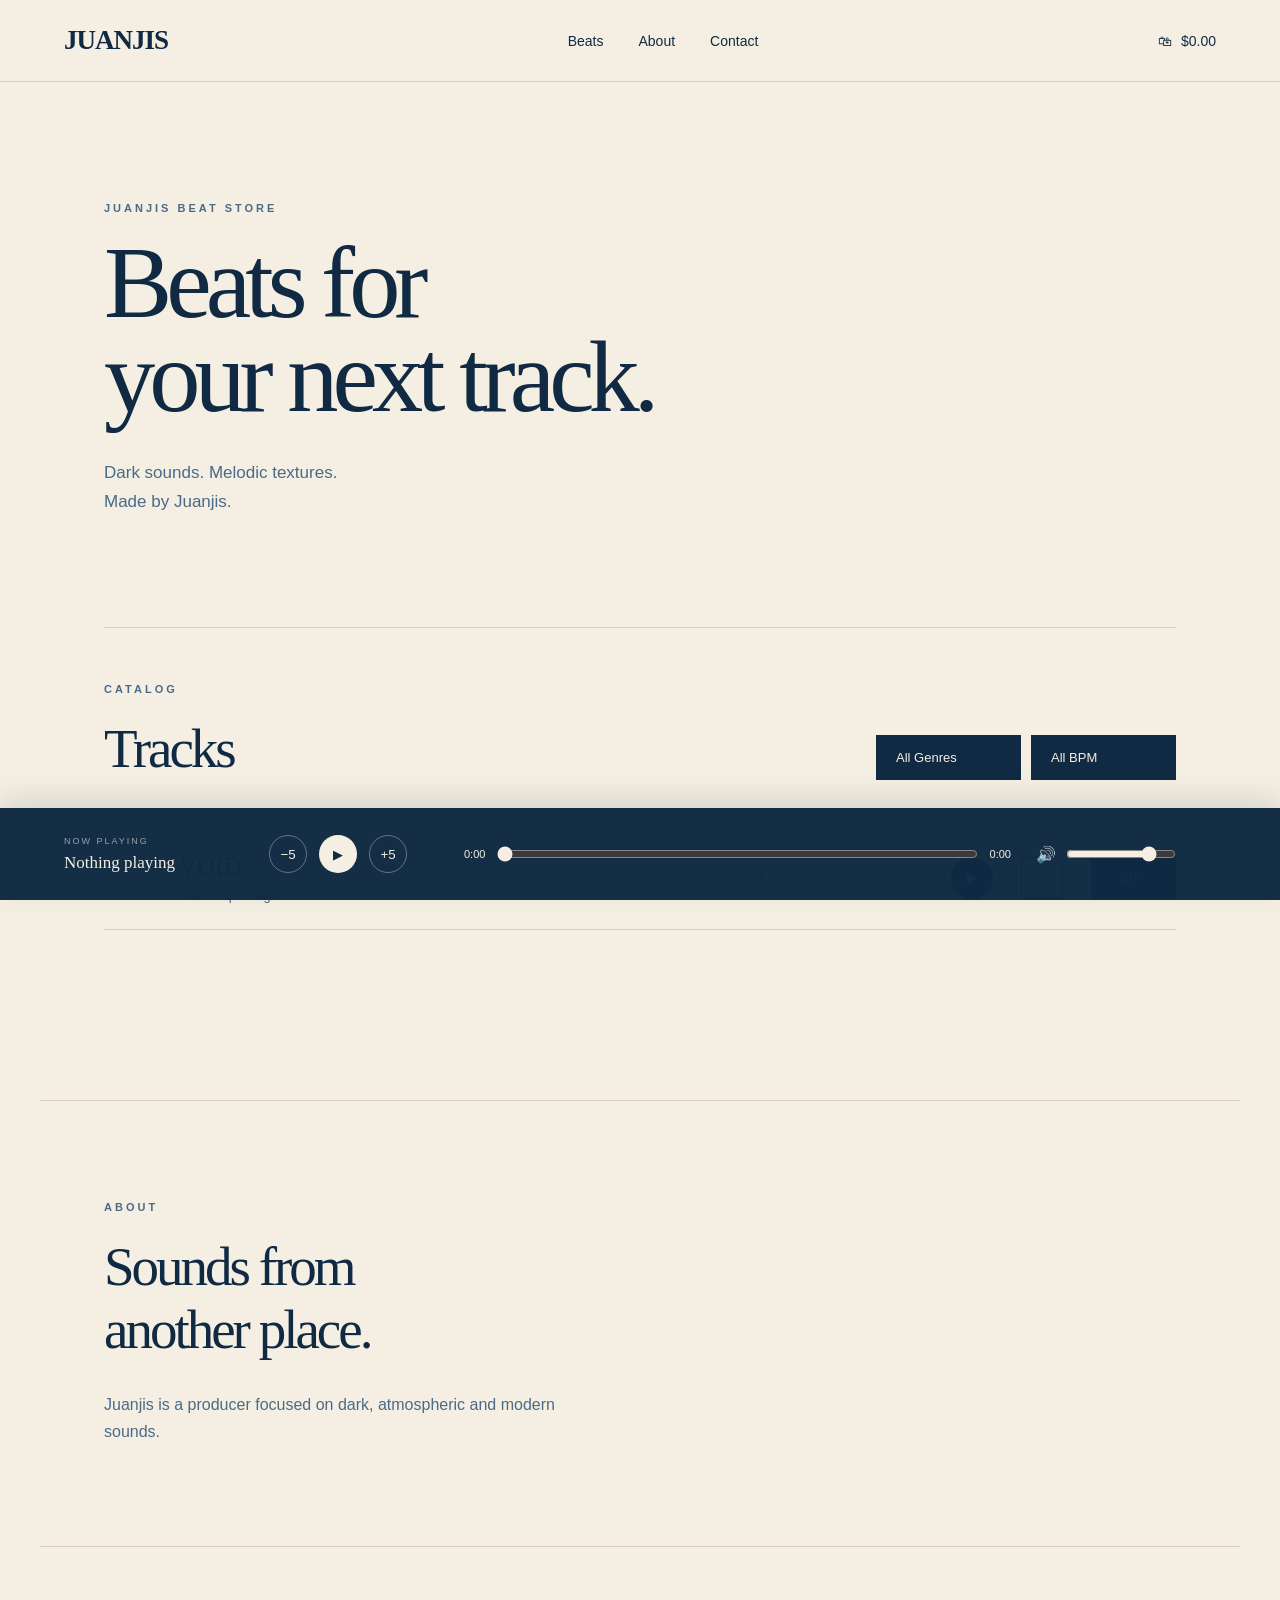
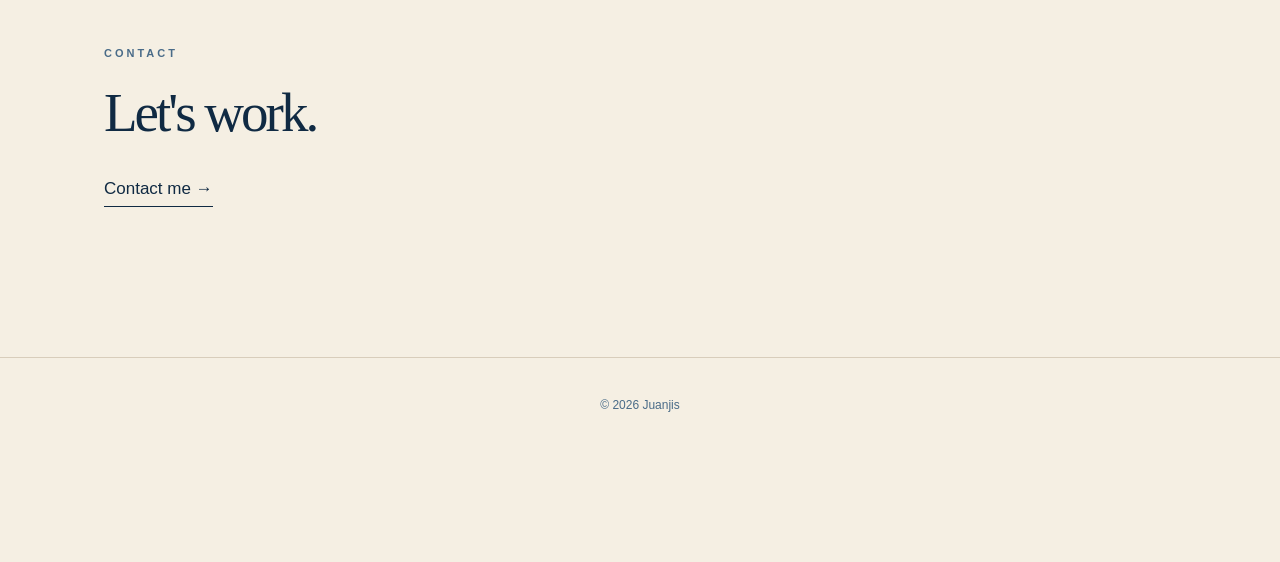
==== index.html @ 52cb9e02 "Update index.html" ====
<!DOCTYPE html>
<html lang="es">
<head>
  <meta charset="UTF-8">
  <meta name="viewport" content="width=device-width, initial-scale=1.0">

  <title>Juanjis — Beats</title>

  <link rel="stylesheet" href="style.css">
</head>

<body>

  <!-- NAVBAR -->
  <header class="navbar">

    <div class="logo">
      JUANJIS
    </div>

    <nav>
      <a href="#beats">Beats</a>
      <a href="#about">About</a>
      <a href="#contact">Contact</a>
    </nav>

    <div class="cart">
      🛍 <span>$0.00</span>
    </div>

  </header>


  <!-- HERO -->
  <section class="hero">

    <p class="eyebrow">JUANJIS BEAT STORE</p>

    <h1>Beats for<br>your next track.</h1>

    <p class="hero-text">
      Dark sounds. Melodic textures.<br>
      Made by Juanjis.
    </p>

  </section>


  <!-- BEATS -->
  <main id="beats">

    <div class="section-title">

      <div>
        <p class="eyebrow">CATALOG</p>
        <h2>Tracks</h2>
      </div>

      <div class="filters">

        <select>
          <option>All Genres</option>
          <option>Dark Trap</option>
          <option>Rage</option>
          <option>Trap</option>
        </select>

        <select>
          <option>All BPM</option>
          <option>120–130</option>
          <option>130–140</option>
          <option>140+</option>
        </select>

      </div>

    </div>


    <!-- BEAT -->
    <div class="beat-row">

      <div class="beat-number">
        01
      </div>

      <div class="beat-info">

        <h3>VOID</h3>

        <p>
          Dark Trap / Rage
        </p>

      </div>

      <div class="beat-bpm">
        128 BPM
      </div>

      <div class="beat-time">
        03:45
      </div>

      <button
        class="play-button"
        data-audio="beats/VOID%20(Without%20Producer%20Tag).mp3"
      >
        ▶
      </button>

      <a
        class="download-button"
        href="beats/VOID%20(Without%20Producer%20Tag).mp3"
        download
      >
        ↓
      </a>

      <button class="buy-button">
        BUY
      </button>

    </div>


  </main>


  <!-- ABOUT -->
  <section id="about" class="about">

    <p class="eyebrow">ABOUT</p>

    <h2>
      Sounds from<br>
      another place.
    </h2>

    <p>
      Juanjis is a producer focused on dark,
      atmospheric and modern sounds.
    </p>

  </section>


  <!-- CONTACT -->
  <section id="contact" class="contact">

    <p class="eyebrow">CONTACT</p>

    <h2>Let's work.</h2>

    <a href="mailto:juanjispanjis67@gmail.com">
      Contact me →
    </a>

  </section>


  <!-- PLAYER -->
  <div class="player">

    <div class="player-info">

      <span>NOW PLAYING</span>

      <strong id="player-title">
        Nothing playing
      </strong>

    </div>


    <div class="player-controls">

      <button id="backward">
        −5
      </button>

      <button id="main-play">
        ▶
      </button>

      <button id="forward">
        +5
      </button>

    </div>


    <div class="progress-container">

      <span id="current-time">
        0:00
      </span>

      <input
        type="range"
        id="progress"
        min="0"
        max="100"
        value="0"
      >

      <span id="duration">
        0:00
      </span>

    </div>


    <div class="volume-container">

      <span>🔊</span>

      <input
        type="range"
        id="volume"
        min="0"
        max="1"
        step="0.01"
        value="0.8"
      >

    </div>

  </div>


  <footer>

    <p>© 2026 Juanjis</p>

  </footer>

<!-- LICENCE MODAL -->
<div id="license-modal" class="license-modal">

  <div class="license-box">

    <button id="close-license" class="close-license">×</button>

    <p class="modal-label">JUANJIS BEAT STORE</p>

    <h2>Choose your license.</h2>

    <p class="modal-beat">
      VOID · Dark Trap / Rage · 128 BPM
    </p>

    <div class="license-options">

      <div class="license-card">
        <div>
          <h3>MP3 Lease</h3>
          <p>MP3 file · Commercial use</p>
        </div>

        <strong>$15</strong>

        <button class="select-license">
          Select
        </button>
      </div>


      <div class="license-card">
        <div>
          <h3>WAV Lease</h3>
          <p>WAV file · Commercial use</p>
        </div>

        <strong>$25</strong>

        <button class="select-license">
          Select
        </button>
      </div>


      <div class="license-card">
        <div>
          <h3>Unlimited</h3>
          <p>WAV + MP3 · Unlimited use</p>
        </div>

        <strong>$50</strong>

        <button class="select-license">
          Select
        </button>
      </div>


      <div class="license-card">
        <div>
          <h3>Exclusive</h3>
          <p>Exclusive rights · WAV + MP3</p>
        </div>

        <strong>$150</strong>

        <button class="select-license">
          Select
        </button>
      </div>

    </div>

  </div>

</div>
  <script src="script.js"></script>

</body>
</html>
---- style.css ----
* {
  box-sizing: border-box;
  margin: 0;
  padding: 0;
}

:root {
  --cream: #f5efe3;
  --cream-light: #fbf8f2;
  --blue: #102a43;
  --blue-soft: #496b88;
  --line: #d8cdbb;
  --white: #ffffff;
}

html {
  scroll-behavior: smooth;
}

body {
  background: var(--cream);
  color: var(--blue);
  font-family: Arial, Helvetica, sans-serif;
  padding-bottom: 110px;
}

/* NAVBAR */

.navbar {
  height: 82px;
  padding: 0 5%;
  border-bottom: 1px solid var(--line);

  display: flex;
  align-items: center;
  justify-content: space-between;

  background: rgba(245, 239, 227, 0.95);

  position: sticky;
  top: 0;
  z-index: 50;

  backdrop-filter: blur(10px);
}

.logo {
  font-family: Georgia, serif;
  font-size: 27px;
  font-weight: bold;
  letter-spacing: -1px;
}

.navbar nav {
  display: flex;
  gap: 35px;
}

.navbar nav a {
  color: var(--blue);
  text-decoration: none;
  font-size: 14px;
}

.navbar nav a:hover {
  opacity: 0.55;
}

.cart {
  font-size: 14px;
  display: flex;
  gap: 9px;
  align-items: center;
}

/* HERO */

.hero {
  max-width: 1200px;
  margin: auto;
  padding: 120px 5% 110px;
}

.eyebrow {
  font-size: 11px;
  letter-spacing: 3px;
  font-weight: bold;
  color: var(--blue-soft);
  margin-bottom: 22px;
}

.hero h1 {
  font-family: Georgia, serif;
  font-size: clamp(58px, 8vw, 110px);
  line-height: 0.92;
  font-weight: normal;
  letter-spacing: -6px;
}

.hero-text {
  margin-top: 35px;
  color: var(--blue-soft);
  font-size: 17px;
  line-height: 1.7;
}

/* BEATS */

main {
  max-width: 1200px;
  margin: auto;
  padding: 0 5%;
}

.section-title {
  border-top: 1px solid var(--line);
  padding-top: 55px;
  margin-bottom: 45px;

  display: flex;
  justify-content: space-between;
  align-items: end;
}

.section-title h2,
.about h2,
.contact h2 {
  font-family: Georgia, serif;
  font-size: 55px;
  font-weight: normal;
  letter-spacing: -3px;
}

.filters {
  display: flex;
  gap: 10px;
}

.filters select {
  appearance: none;
  background: var(--blue);
  color: var(--cream);
  border: none;
  padding: 15px 20px;
  min-width: 145px;
  font-size: 13px;
  cursor: pointer;
}

/* BEAT ROW */

.beat-row {
  min-height: 105px;

  border-top: 1px solid var(--line);

  display: grid;

  grid-template-columns:
    60px
    1fr
    120px
    90px
    55px
    55px
    85px;

  align-items: center;

  gap: 15px;
}

.beat-row:last-child {
  border-bottom: 1px solid var(--line);
}

.beat-number {
  color: var(--blue-soft);
  font-size: 13px;
}

.beat-info h3 {
  font-family: Georgia, serif;
  font-size: 25px;
  font-weight: normal;
}

.beat-info p {
  margin-top: 7px;
  color: var(--blue-soft);
  font-size: 13px;
}

.beat-bpm,
.beat-time {
  font-size: 13px;
  color: var(--blue-soft);
}

/* BUTTONS */

.play-button,
.download-button,
.buy-button {
  height: 42px;
  border: none;
  cursor: pointer;
  display: flex;
  align-items: center;
  justify-content: center;
  text-decoration: none;
}

.play-button {
  width: 42px;
  border-radius: 50%;
  background: var(--blue);
  color: var(--cream);
  font-size: 13px;
}

.play-button:hover {
  transform: scale(1.08);
}

.download-button {
  width: 42px;
  border: 1px solid var(--blue);
  color: var(--blue);
  font-size: 20px;
}

.download-button:hover {
  background: var(--blue);
  color: var(--cream);
}

.buy-button {
  background: var(--blue);
  color: var(--cream);
  padding: 0 18px;
  font-size: 11px;
  letter-spacing: 1px;
}

.buy-button:hover {
  background: #1d4668;
}

/* ABOUT */

.about {
  max-width: 1200px;
  margin: 170px auto 0;
  padding: 100px 5%;
  border-top: 1px solid var(--line);
}

.about > p:last-child {
  margin-top: 30px;
  max-width: 500px;
  color: var(--blue-soft);
  line-height: 1.7;
}

/* CONTACT */

.contact {
  max-width: 1200px;
  margin: auto;
  padding: 100px 5% 150px;
  border-top: 1px solid var(--line);
}

.contact a {
  display: inline-block;
  margin-top: 35px;
  color: var(--blue);
  font-size: 17px;
  text-decoration: none;
  border-bottom: 1px solid var(--blue);
  padding-bottom: 7px;
}

/* PLAYER */

.player {
  position: fixed;
  left: 0;
  right: 0;
  bottom: 0;

  min-height: 92px;

  background: rgba(16, 42, 67, 0.98);
  color: var(--cream);

  display: grid;

  grid-template-columns:
    180px
    170px
    1fr
    180px;

  align-items: center;

  gap: 25px;

  padding: 15px 5%;

  z-index: 100;

  box-shadow: 0 -10px 30px rgba(16, 42, 67, 0.12);
}

.player-info span {
  display: block;
  font-size: 9px;
  letter-spacing: 2px;
  opacity: 0.6;
  margin-bottom: 7px;
}

.player-info strong {
  font-family: Georgia, serif;
  font-size: 17px;
  font-weight: normal;
}

.player-controls {
  display: flex;
  align-items: center;
  gap: 12px;
}

.player-controls button {
  background: transparent;
  color: var(--cream);
  border: 1px solid rgba(245, 239, 227, 0.35);
  width: 38px;
  height: 38px;
  border-radius: 50%;
  cursor: pointer;
}

.player-controls #main-play {
  background: var(--cream);
  color: var(--blue);
  border: none;
}

.progress-container {
  display: flex;
  align-items: center;
  gap: 12px;
  font-size: 11px;
}

#progress {
  width: 100%;
  accent-color: var(--cream);
  cursor: pointer;
}

.volume-container {
  display: flex;
  align-items: center;
  gap: 10px;
}

#volume {
  width: 110px;
  accent-color: var(--cream);
  cursor: pointer;
}

/* FOOTER */

footer {
  text-align: center;
  padding: 40px;
  border-top: 1px solid var(--line);
  color: var(--blue-soft);
  font-size: 12px;
}

/* MOBILE */

@media (max-width: 850px) {

  .navbar nav {
    display: none;
  }

  .hero {
    padding-top: 80px;
  }

  .hero h1 {
    letter-spacing: -3px;
  }

  .section-title {
    display: block;
  }

  .filters {
    margin-top: 30px;
    flex-wrap: wrap;
  }

  .beat-row {
    grid-template-columns:
      40px
      1fr
      50px
      50px;

    padding: 25px 0;
  }

  .beat-bpm {
    display: none;
  }

  .beat-time {
    display: none;
  }

  .download-button {
    display: none;
  }

  .buy-button {
    grid-column: 2;
    width: 100px;
  }

  .player {
    grid-template-columns: 1fr auto;
    gap: 10px;
  }

  .progress-container {
    grid-column: 1 / -1;
    grid-row: 2;
  }

  .volume-container {
    display: none;
  }

  .player-controls {
    justify-content: flex-end;
  }
}
/* =========================
   LICENSE MODAL
========================= */

.license-modal {
  position: fixed;
  inset: 0;
  background: rgba(16, 42, 67, 0.45);

  display: flex;
  align-items: center;
  justify-content: center;

  padding: 30px;

  opacity: 0;
  visibility: hidden;

  transition: opacity 0.25s ease,
              visibility 0.25s ease;

  z-index: 9999;
}

.license-modal.active {
  opacity: 1;
  visibility: visible;
}


.license-box {
  position: relative;

  width: min(680px, 100%);

  max-height: 90vh;
  overflow-y: auto;

  background: #f5efe3;

  border: 1px solid #d8cdbb;

  padding: 45px;

  box-shadow: 0 25px 80px rgba(16, 42, 67, 0.2);
}


.close-license {
  position: absolute;

  top: 18px;
  right: 20px;

  background: transparent;

  border: none;

  color: #102a43;

  font-size: 30px;

  cursor: pointer;

  padding: 0;
}


.modal-label {
  color: #496b88;

  font-size: 11px;

  letter-spacing: 4px;

  margin-bottom: 15px;
}


.license-box h2 {
  font-family: Georgia, serif;

  font-size: 48px;

  font-weight: normal;

  color: #102a43;

  margin-bottom: 10px;
}


.modal-beat {
  color: #496b88;

  margin-bottom: 30px;
}


/* LICENSE CARDS */

.license-options {
  display: flex;

  flex-direction: column;

  gap: 12px;
}


.license-card {
  display: grid;

  grid-template-columns: 1fr auto auto;

  align-items: center;

  gap: 25px;

  padding: 20px;

  border: 1px solid #d8cdbb;

  background: rgba(255,255,255,0.25);

  transition: background 0.2s ease,
              transform 0.2s ease;
}


.license-card:hover {
  background: rgba(255,255,255,0.55);

  transform: translateY(-2px);
}


.license-card h3 {
  font-family: Georgia, serif;

  font-size: 21px;

  font-weight: normal;

  color: #102a43;

  margin-bottom: 5px;
}


.license-card p {
  font-size: 13px;

  color: #496b88;
}


.license-card strong {
  font-size: 18px;

  color: #102a43;
}


.select-license {
  background: #102a43;

  color: #f5efe3;

  border: none;

  padding: 11px 20px;

  cursor: pointer;

  font-size: 13px;

  transition: background 0.2s ease;
}


.select-license:hover {
  background: #1d4668;
}


/* MOBILE */

@media (max-width: 650px) {

  .license-box {
    padding: 30px 20px;
  }

  .license-box h2 {
    font-size: 36px;
  }

  .license-card {
    grid-template-columns: 1fr auto;

    gap: 12px;
  }

  .license-card strong {
    grid-column: 2;
    grid-row: 1;
  }

  .select-license {
    grid-column: 1 / -1;
    width: 100%;
  }

}
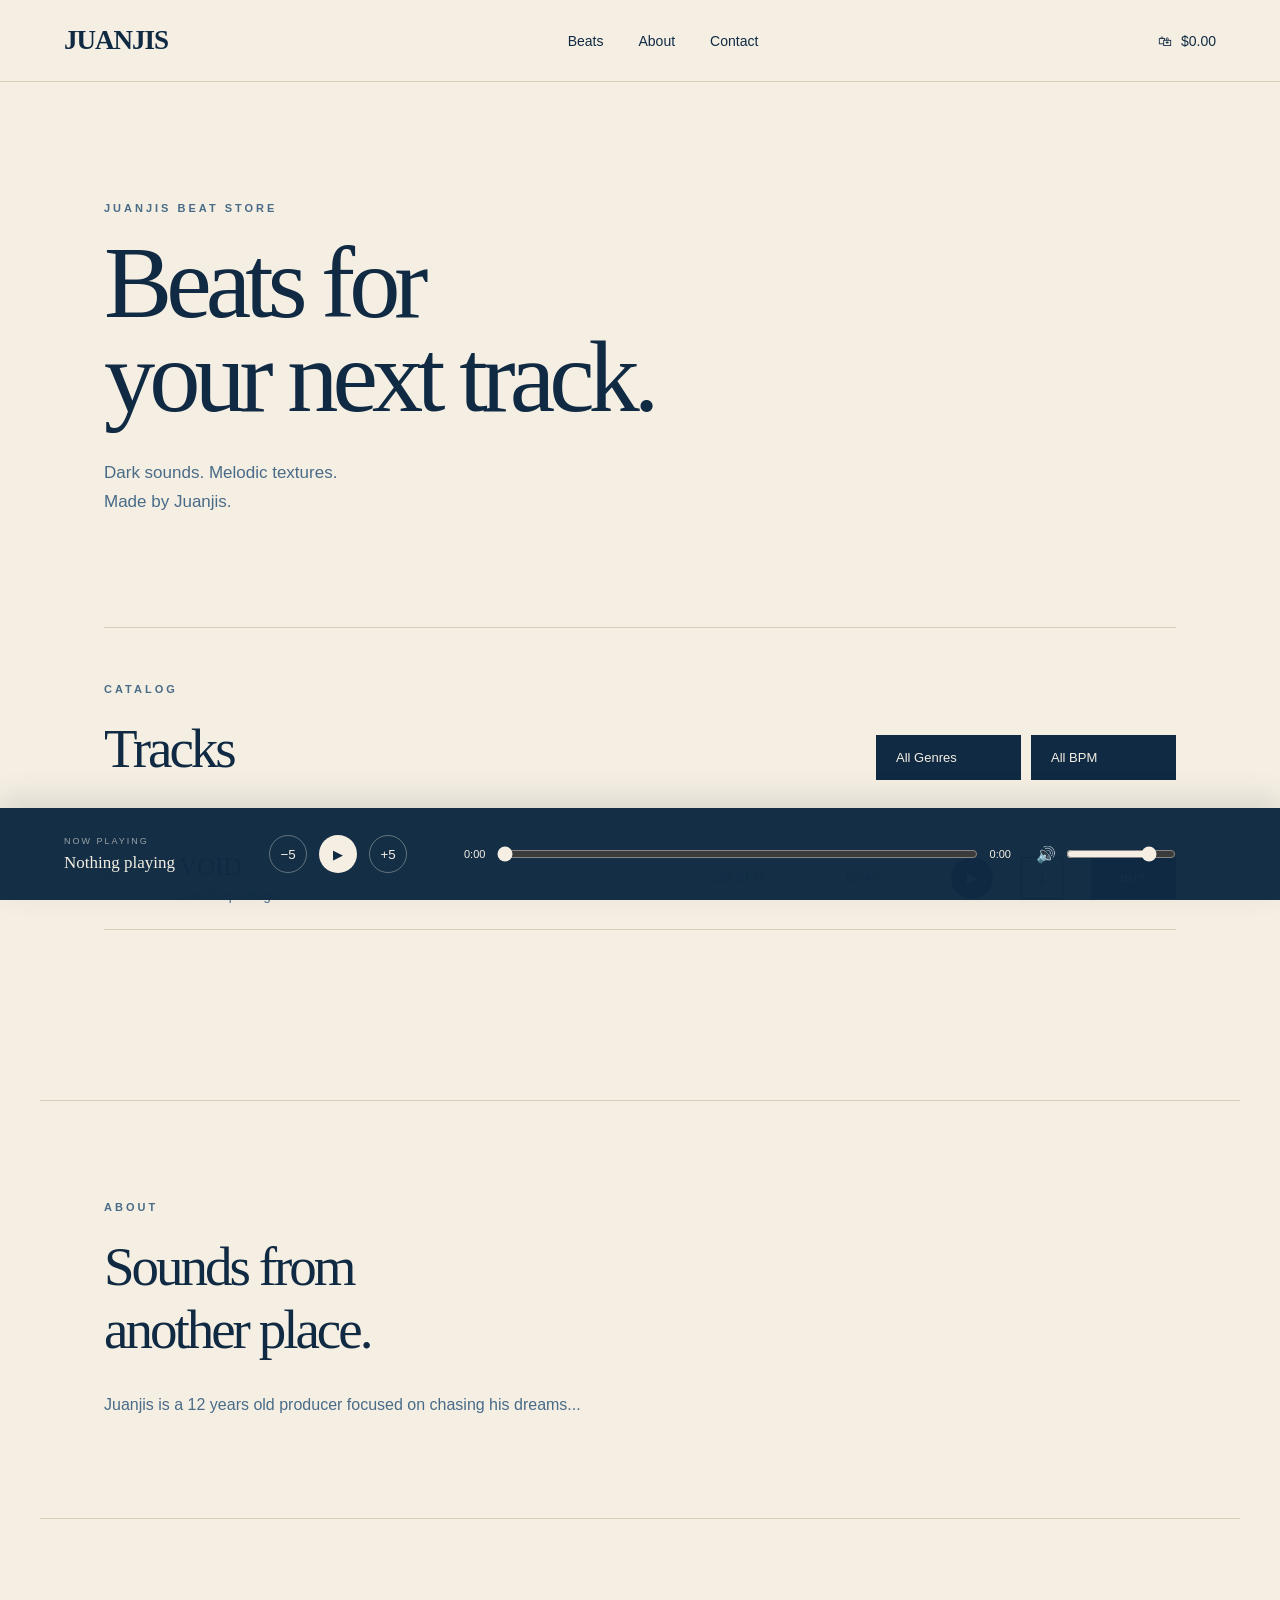
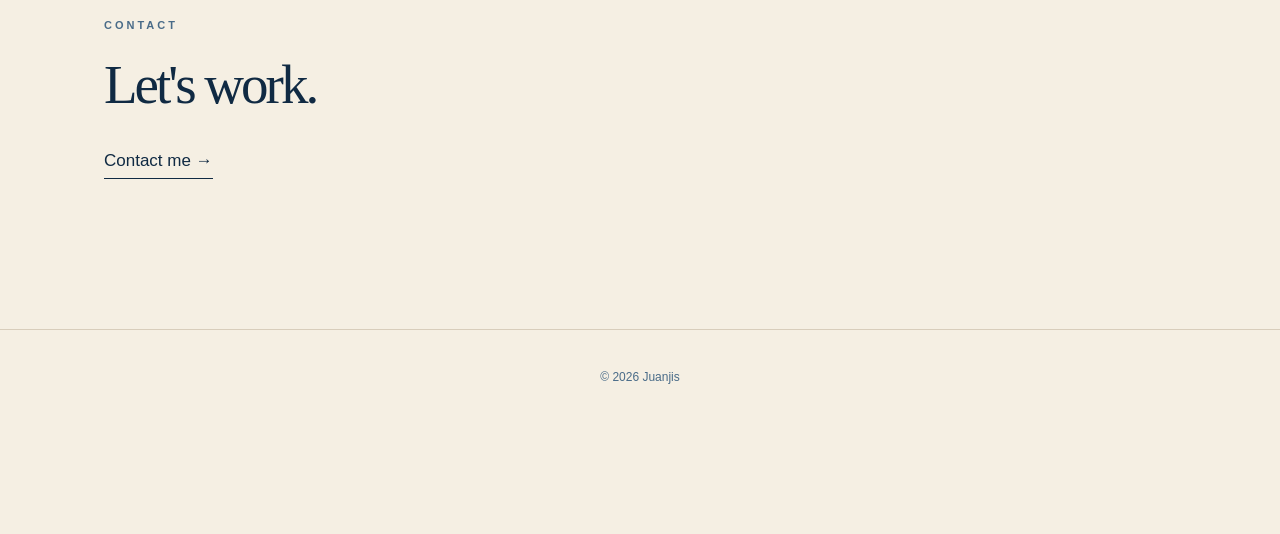
==== commit e0ec1046: "Update index.html" ====
--- a/index.html
+++ b/index.html
@@ -138,8 +138,8 @@
     </h2>
 
     <p>
-      Juanjis is a producer focused on dark,
-      atmospheric and modern sounds.
+      Juanjis is a 12 years old producer focused on chasing
+      his dreams...
     </p>
 
   </section>
@@ -153,8 +153,8 @@
     <h2>Let's work.</h2>
 
     <a href="mailto:juanjispanjis67@gmail.com">
-      Contact me →
-    </a>
+  Contact me →
+</a>
 
   </section>
 
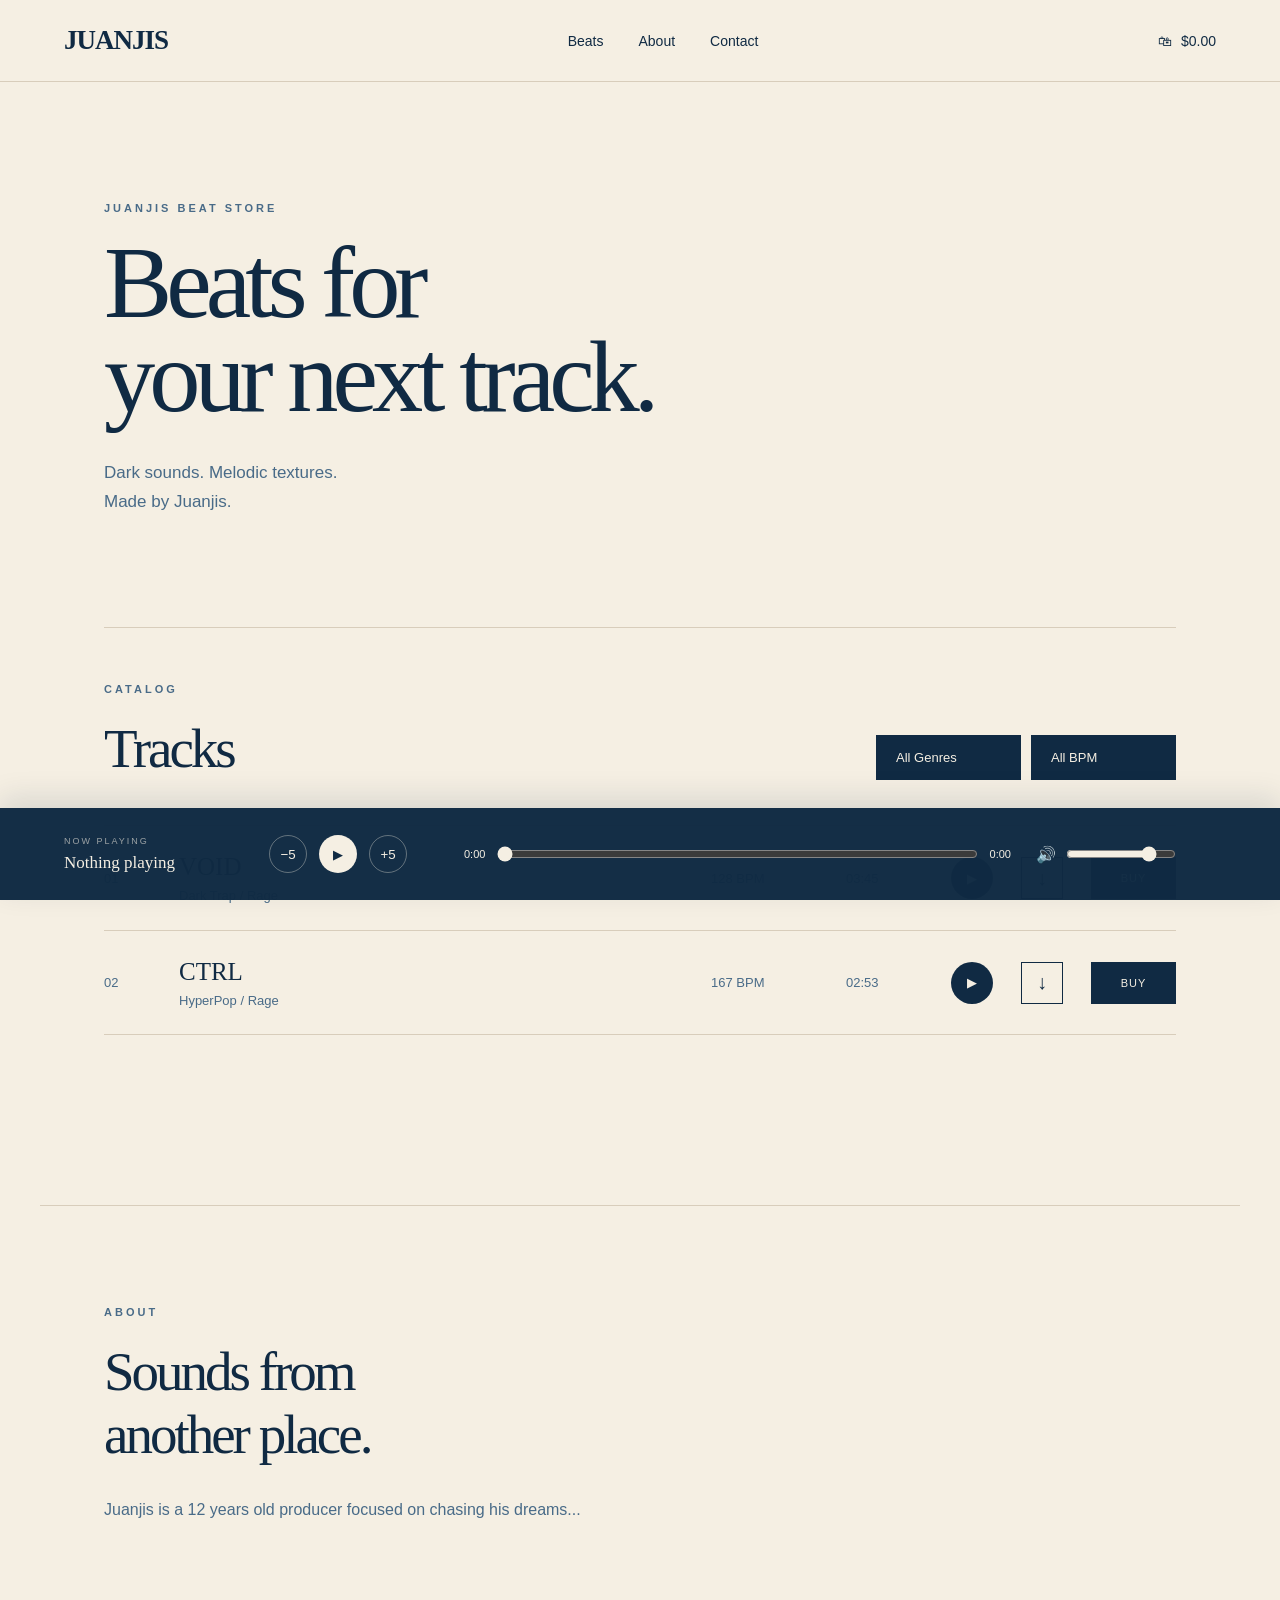
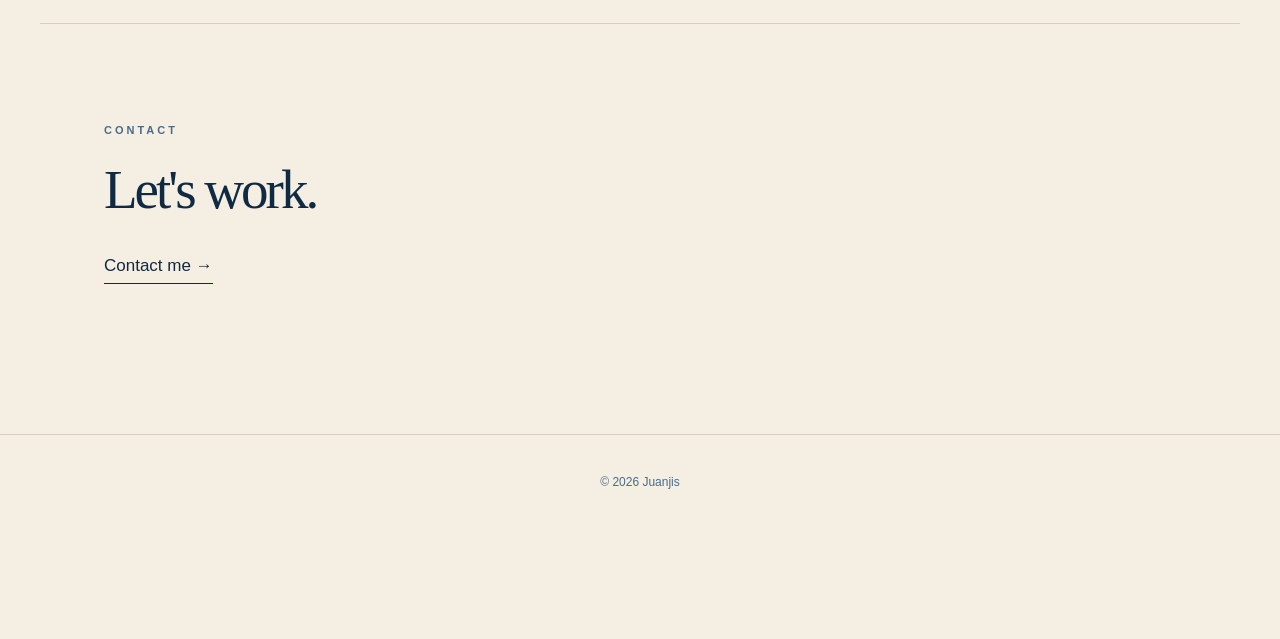
==== commit 98665642: "Update index.html" ====
--- a/index.html
+++ b/index.html
@@ -77,54 +77,111 @@
     </div>
 
 
-    <!-- BEAT -->
-    <div class="beat-row">
-
-      <div class="beat-number">
-        01
-      </div>
-
-      <div class="beat-info">
-
-        <h3>VOID</h3>
-
-        <p>
-          Dark Trap / Rage
-        </p>
-
-      </div>
-
-      <div class="beat-bpm">
-        128 BPM
-      </div>
-
-      <div class="beat-time">
-        03:45
-      </div>
-
-      <button
-        class="play-button"
-        data-audio="beats/VOID%20(Without%20Producer%20Tag).mp3"
-      >
-        ▶
-      </button>
-
-      <a
-        class="download-button"
-        href="beats/VOID%20(Without%20Producer%20Tag).mp3"
-        download
-      >
-        ↓
-      </a>
-
-      <button class="buy-button">
-        BUY
-      </button>
-
-    </div>
-
-
-  </main>
+   <!-- BEAT -->
+<div class="beat-row">
+
+  <div class="beat-number">
+    01
+  </div>
+
+  <div class="beat-info">
+
+    <h3>VOID</h3>
+
+    <p>
+      Dark Trap / Rage
+    </p>
+
+  </div>
+
+  <div class="beat-bpm">
+    128 BPM
+  </div>
+
+  <div class="beat-time">
+    03:45
+  </div>
+
+  <button
+    class="play-button"
+    data-audio="beats/VOID%20(Without%20Producer%20Tag).mp3"
+  >
+    ▶
+  </button>
+
+  <a
+    class="download-button"
+    href="beats/VOID%20(Without%20Producer%20Tag).mp3"
+    download
+  >
+    ↓
+  </a>
+
+  <button
+    class="buy-button"
+    data-beat="VOID"
+    data-genre="Dark Trap / Rage"
+    data-bpm="128"
+  >
+    BUY
+  </button>
+
+</div>
+
+
+<!-- CTRL -->
+<div class="beat-row">
+
+  <div class="beat-number">
+    02
+  </div>
+
+  <div class="beat-info">
+
+    <h3>CTRL</h3>
+
+    <p>
+      HyperPop / Rage
+    </p>
+
+  </div>
+
+  <div class="beat-bpm">
+    167 BPM
+  </div>
+
+  <div class="beat-time">
+    02:53
+  </div>
+
+  <button
+    class="play-button"
+    data-audio="beats/CTRL.mp3"
+  >
+    ▶
+  </button>
+
+  <a
+    class="download-button"
+    href="beats/CTRL.mp3"
+    download
+  >
+    ↓
+  </a>
+
+  <button
+    class="buy-button"
+    data-beat="CTRL"
+    data-genre="HyperPop / Rage"
+    data-bpm="167"
+  >
+    BUY
+  </button>
+
+</div>
+
+
+</main>
 
 
   <!-- ABOUT -->
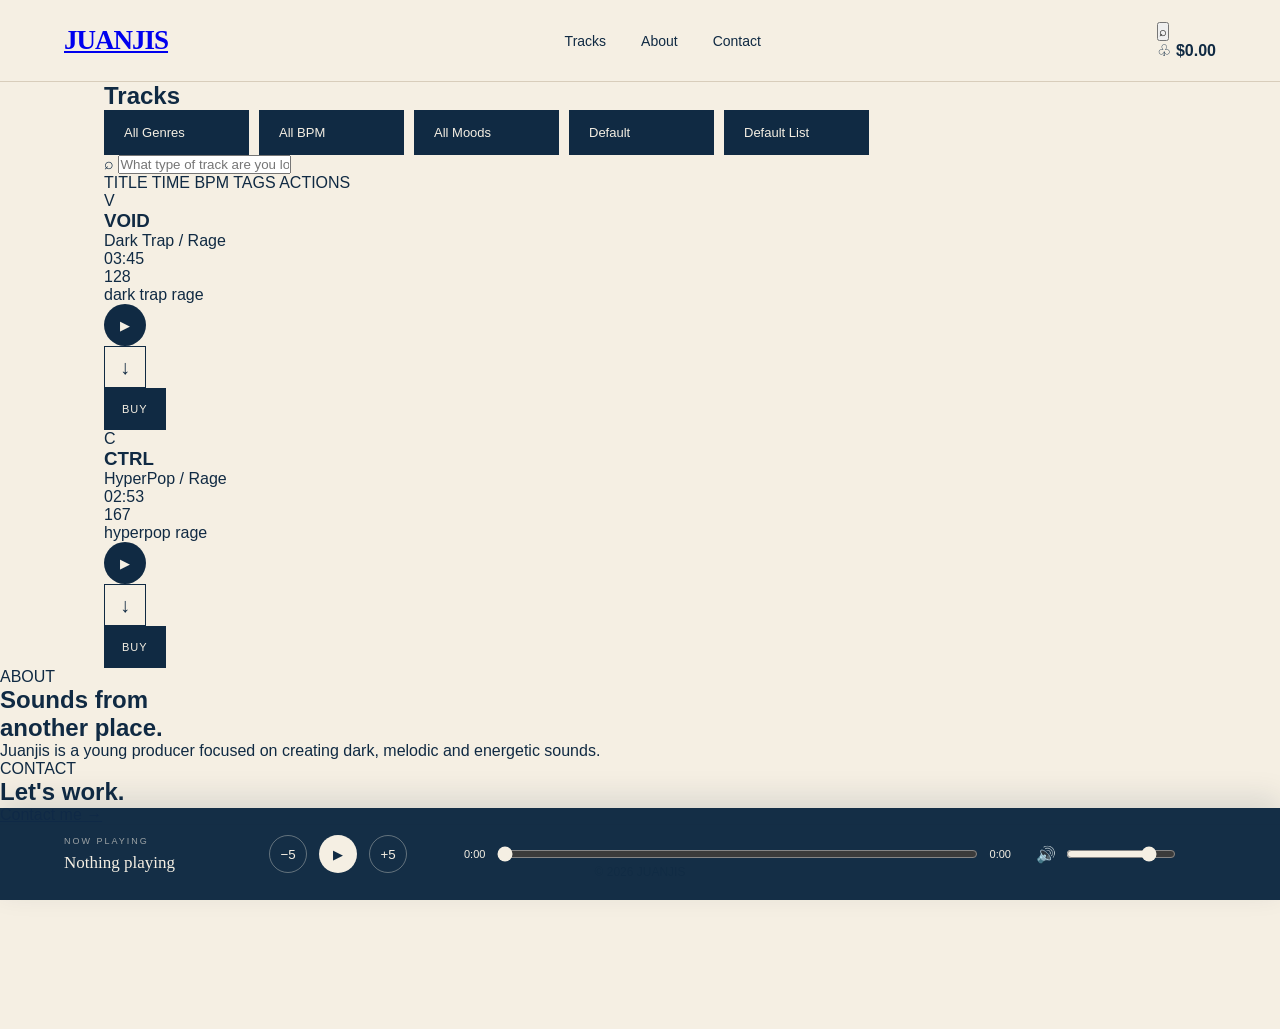
==== commit 170f98e6: "Update index.html" ====
--- a/index.html
+++ b/index.html
@@ -1,227 +1,543 @@
 <!DOCTYPE html>
 <html lang="es">
+
 <head>
+
   <meta charset="UTF-8">
-  <meta name="viewport" content="width=device-width, initial-scale=1.0">
-
-  <title>Juanjis — Beats</title>
-
-  <link rel="stylesheet" href="style.css">
+
+  <meta
+    name="viewport"
+    content="width=device-width, initial-scale=1.0"
+  >
+
+  <title>JUANJIS — Beat Store</title>
+
+  <link
+    rel="stylesheet"
+    href="style.css"
+  >
+
 </head>
 
+
 <body>
 
-  <!-- NAVBAR -->
+
+  <!-- =================================
+       NAVBAR
+  ================================== -->
+
   <header class="navbar">
 
-    <div class="logo">
+    <a
+      href="#"
+      class="logo"
+    >
       JUANJIS
+    </a>
+
+
+    <nav class="main-nav">
+
+      <a
+        href="#beats"
+        class="active"
+      >
+        Tracks
+      </a>
+
+      <a href="#about">
+        About
+      </a>
+
+      <a href="#contact">
+        Contact
+      </a>
+
+    </nav>
+
+
+    <div class="nav-right">
+
+      <button
+        class="search-icon"
+        type="button"
+        onclick="document.getElementById('beat-search').focus()"
+      >
+        ⌕
+      </button>
+
+
+      <div class="nav-cart">
+
+        <span class="bag-icon">
+          ♧
+        </span>
+
+        <strong>
+          $0.00
+        </strong>
+
+      </div>
+
     </div>
 
-    <nav>
-      <a href="#beats">Beats</a>
-      <a href="#about">About</a>
-      <a href="#contact">Contact</a>
-    </nav>
-
-    <div class="cart">
-      🛍 <span>$0.00</span>
+  </header>
+
+
+
+  <!-- =================================
+       TRACKS
+  ================================== -->
+
+  <main id="beats">
+
+
+    <section class="tracks-section">
+
+
+      <h1>
+        Tracks
+      </h1>
+
+
+
+      <!-- FILTERS -->
+
+      <div class="filters">
+
+
+        <select id="genre-filter">
+
+          <option>
+            All Genres
+          </option>
+
+          <option>
+            Dark Trap
+          </option>
+
+          <option>
+            Rage
+          </option>
+
+          <option>
+            HyperPop
+          </option>
+
+          <option>
+            Trap
+          </option>
+
+        </select>
+
+
+        <select id="bpm-filter">
+
+          <option>
+            All BPM
+          </option>
+
+          <option>
+            120–130
+          </option>
+
+          <option>
+            130–140
+          </option>
+
+          <option>
+            140+
+          </option>
+
+        </select>
+
+
+        <select>
+
+          <option>
+            All Moods
+          </option>
+
+          <option>
+            Dark
+          </option>
+
+          <option>
+            Melodic
+          </option>
+
+          <option>
+            Aggressive
+          </option>
+
+          <option>
+            Atmospheric
+          </option>
+
+        </select>
+
+
+        <select>
+
+          <option>
+            Default
+          </option>
+
+          <option>
+            Newest
+          </option>
+
+          <option>
+            Oldest
+          </option>
+
+        </select>
+
+
+        <select>
+
+          <option>
+            Default List
+          </option>
+
+          <option>
+            A — Z
+          </option>
+
+          <option>
+            Z — A
+          </option>
+
+        </select>
+
+
+      </div>
+
+
+
+      <!-- SEARCH -->
+
+      <div class="search-box">
+
+        <span class="search-symbol">
+          ⌕
+        </span>
+
+        <input
+          type="text"
+          id="beat-search"
+          placeholder="What type of track are you looking for?"
+        >
+
+      </div>
+
+
+
+      <!-- TABLE HEADER -->
+
+      <div class="track-header">
+
+        <span>
+          TITLE
+        </span>
+
+        <span>
+          TIME
+        </span>
+
+        <span>
+          BPM
+        </span>
+
+        <span>
+          TAGS
+        </span>
+
+        <span>
+          ACTIONS
+        </span>
+
+      </div>
+
+
+
+      <!-- =================================
+           VOID
+      ================================== -->
+
+      <div
+        class="track-row"
+        data-genre="Dark Trap / Rage"
+        data-bpm="128"
+        data-title="VOID"
+      >
+
+
+        <div class="track-title">
+
+
+          <div class="track-cover void-cover">
+            V
+          </div>
+
+
+          <div class="title-text">
+
+            <h3>
+              VOID
+            </h3>
+
+            <p>
+              Dark Trap / Rage
+            </p>
+
+          </div>
+
+        </div>
+
+
+
+        <div class="track-time">
+          03:45
+        </div>
+
+
+
+        <div class="track-bpm">
+          128
+        </div>
+
+
+
+        <div class="track-tags">
+
+          <span>
+            dark trap
+          </span>
+
+          <span>
+            rage
+          </span>
+
+        </div>
+
+
+
+        <div class="track-actions">
+
+
+          <button
+            class="play-button action-button"
+            data-audio="beats/VOID%20(Without%20Producer%20Tag).mp3"
+            type="button"
+          >
+            ▶
+          </button>
+
+
+          <a
+            class="download-button action-button"
+            href="beats/VOID%20(Without%20Producer%20Tag).mp3"
+            download
+          >
+            ↓
+          </a>
+
+
+          <button
+            type="button"
+            class="buy-button"
+            data-beat="VOID"
+            data-genre="Dark Trap / Rage"
+            data-bpm="128"
+          >
+            BUY
+          </button>
+
+        </div>
+
+      </div>
+
+
+
+      <!-- =================================
+           CTRL
+      ================================== -->
+
+      <div
+        class="track-row"
+        data-genre="HyperPop / Rage"
+        data-bpm="167"
+        data-title="CTRL"
+      >
+
+
+        <div class="track-title">
+
+
+          <div class="track-cover ctrl-cover">
+            C
+          </div>
+
+
+          <div class="title-text">
+
+            <h3>
+              CTRL
+            </h3>
+
+            <p>
+              HyperPop / Rage
+            </p>
+
+          </div>
+
+        </div>
+
+
+
+        <div class="track-time">
+          02:53
+        </div>
+
+
+
+        <div class="track-bpm">
+          167
+        </div>
+
+
+
+        <div class="track-tags">
+
+          <span>
+            hyperpop
+          </span>
+
+          <span>
+            rage
+          </span>
+
+        </div>
+
+
+
+        <div class="track-actions">
+
+
+          <button
+            class="play-button action-button"
+            data-audio="beats/CTRL.mp3"
+            type="button"
+          >
+            ▶
+          </button>
+
+
+          <a
+            class="download-button action-button"
+            href="beats/CTRL.mp3"
+            download
+          >
+            ↓
+          </a>
+
+
+          <button
+            type="button"
+            class="buy-button"
+            data-beat="CTRL"
+            data-genre="HyperPop / Rage"
+            data-bpm="167"
+          >
+            BUY
+          </button>
+
+        </div>
+
+      </div>
+
+
+    </section>
+
+
+  </main>
+
+
+
+  <!-- =================================
+       ABOUT
+  ================================== -->
+
+  <section
+    id="about"
+    class="about-section"
+  >
+
+    <div class="section-label">
+      ABOUT
     </div>
 
-  </header>
-
-
-  <!-- HERO -->
-  <section class="hero">
-
-    <p class="eyebrow">JUANJIS BEAT STORE</p>
-
-    <h1>Beats for<br>your next track.</h1>
-
-    <p class="hero-text">
-      Dark sounds. Melodic textures.<br>
-      Made by Juanjis.
-    </p>
-
-  </section>
-
-
-  <!-- BEATS -->
-  <main id="beats">
-
-    <div class="section-title">
-
-      <div>
-        <p class="eyebrow">CATALOG</p>
-        <h2>Tracks</h2>
-      </div>
-
-      <div class="filters">
-
-        <select>
-          <option>All Genres</option>
-          <option>Dark Trap</option>
-          <option>Rage</option>
-          <option>Trap</option>
-        </select>
-
-        <select>
-          <option>All BPM</option>
-          <option>120–130</option>
-          <option>130–140</option>
-          <option>140+</option>
-        </select>
-
-      </div>
-
-    </div>
-
-
-   <!-- BEAT -->
-<div class="beat-row">
-
-  <div class="beat-number">
-    01
-  </div>
-
-  <div class="beat-info">
-
-    <h3>VOID</h3>
-
-    <p>
-      Dark Trap / Rage
-    </p>
-
-  </div>
-
-  <div class="beat-bpm">
-    128 BPM
-  </div>
-
-  <div class="beat-time">
-    03:45
-  </div>
-
-  <button
-    class="play-button"
-    data-audio="beats/VOID%20(Without%20Producer%20Tag).mp3"
-  >
-    ▶
-  </button>
-
-  <a
-    class="download-button"
-    href="beats/VOID%20(Without%20Producer%20Tag).mp3"
-    download
-  >
-    ↓
-  </a>
-
-  <button
-    class="buy-button"
-    data-beat="VOID"
-    data-genre="Dark Trap / Rage"
-    data-bpm="128"
-  >
-    BUY
-  </button>
-
-</div>
-
-
-<!-- CTRL -->
-<div class="beat-row">
-
-  <div class="beat-number">
-    02
-  </div>
-
-  <div class="beat-info">
-
-    <h3>CTRL</h3>
-
-    <p>
-      HyperPop / Rage
-    </p>
-
-  </div>
-
-  <div class="beat-bpm">
-    167 BPM
-  </div>
-
-  <div class="beat-time">
-    02:53
-  </div>
-
-  <button
-    class="play-button"
-    data-audio="beats/CTRL.mp3"
-  >
-    ▶
-  </button>
-
-  <a
-    class="download-button"
-    href="beats/CTRL.mp3"
-    download
-  >
-    ↓
-  </a>
-
-  <button
-    class="buy-button"
-    data-beat="CTRL"
-    data-genre="HyperPop / Rage"
-    data-bpm="167"
-  >
-    BUY
-  </button>
-
-</div>
-
-
-</main>
-
-
-  <!-- ABOUT -->
-  <section id="about" class="about">
-
-    <p class="eyebrow">ABOUT</p>
 
     <h2>
       Sounds from<br>
       another place.
     </h2>
 
+
     <p>
-      Juanjis is a 12 years old producer focused on chasing
-      his dreams...
+      Juanjis is a young producer focused on
+      creating dark, melodic and energetic sounds.
     </p>
 
   </section>
 
 
-  <!-- CONTACT -->
-  <section id="contact" class="contact">
-
-    <p class="eyebrow">CONTACT</p>
-
-    <h2>Let's work.</h2>
-
-    <a href="mailto:juanjispanjis67@gmail.com">
-  Contact me →
-</a>
+
+  <!-- =================================
+       CONTACT
+  ================================== -->
+
+  <section
+    id="contact"
+    class="contact-section"
+  >
+
+    <div class="section-label">
+      CONTACT
+    </div>
+
+
+    <h2>
+      Let's work.
+    </h2>
+
+
+    <a
+      href="https://mail.google.com/mail/?view=cm&fs=1&to=juanjispanjis67@gmail.com"
+      target="_blank"
+      rel="noopener"
+    >
+      Contact me →
+    </a>
 
   </section>
 
 
-  <!-- PLAYER -->
+
+  <!-- =================================
+       PLAYER
+  ================================== -->
+
   <div class="player">
 
+
     <div class="player-info">
 
-      <span>NOW PLAYING</span>
+      <span>
+        NOW PLAYING
+      </span>
 
       <strong id="player-title">
         Nothing playing
@@ -230,28 +546,36 @@
     </div>
 
 
+
     <div class="player-controls">
+
 
       <button id="backward">
         −5
       </button>
 
+
       <button id="main-play">
         ▶
       </button>
 
+
       <button id="forward">
         +5
       </button>
 
+
     </div>
 
 
+
     <div class="progress-container">
+
 
       <span id="current-time">
         0:00
       </span>
+
 
       <input
         type="range"
@@ -261,6 +585,7 @@
         value="0"
       >
 
+
       <span id="duration">
         0:00
       </span>
@@ -268,9 +593,13 @@
     </div>
 
 
+
     <div class="volume-container">
 
-      <span>🔊</span>
+      <span>
+        🔊
+      </span>
+
 
       <input
         type="range"
@@ -283,93 +612,210 @@
 
     </div>
 
+
   </div>
 
 
+
+  <!-- =================================
+       LICENSE MODAL
+  ================================== -->
+
+  <div
+    id="license-modal"
+    class="license-modal"
+  >
+
+
+    <div class="license-box">
+
+
+      <button
+        type="button"
+        id="close-license"
+        class="close-license"
+      >
+        ×
+      </button>
+
+
+      <p class="modal-label">
+        JUANJIS BEAT STORE
+      </p>
+
+
+      <h2>
+        Choose your license.
+      </h2>
+
+
+      <p
+        class="modal-beat"
+        id="modal-beat"
+      >
+        VOID · Dark Trap / Rage · 128 BPM
+      </p>
+
+
+
+      <div class="license-options">
+
+
+        <!-- MP3 -->
+
+        <div class="license-card">
+
+          <div>
+
+            <h3>
+              MP3 Lease
+            </h3>
+
+            <p>
+              MP3 file · Commercial use
+            </p>
+
+          </div>
+
+
+          <strong>
+            $15
+          </strong>
+
+
+          <button
+            type="button"
+            class="select-license"
+          >
+            Select
+          </button>
+
+        </div>
+
+
+
+        <!-- WAV -->
+
+        <div class="license-card">
+
+          <div>
+
+            <h3>
+              WAV Lease
+            </h3>
+
+            <p>
+              WAV file · Commercial use
+            </p>
+
+          </div>
+
+
+          <strong>
+            $25
+          </strong>
+
+
+          <button
+            type="button"
+            class="select-license"
+          >
+            Select
+          </button>
+
+        </div>
+
+
+
+        <!-- UNLIMITED -->
+
+        <div class="license-card">
+
+          <div>
+
+            <h3>
+              Unlimited
+            </h3>
+
+            <p>
+              WAV + MP3 · Unlimited use
+            </p>
+
+          </div>
+
+
+          <strong>
+            $50
+          </strong>
+
+
+          <button
+            type="button"
+            class="select-license"
+          >
+            Select
+          </button>
+
+        </div>
+
+
+
+        <!-- EXCLUSIVE -->
+
+        <div class="license-card">
+
+          <div>
+
+            <h3>
+              Exclusive
+            </h3>
+
+            <p>
+              Exclusive rights · WAV + MP3
+            </p>
+
+          </div>
+
+
+          <strong>
+            $150
+          </strong>
+
+
+          <button
+            type="button"
+            class="select-license"
+          >
+            Select
+          </button>
+
+        </div>
+
+
+      </div>
+
+    </div>
+
+  </div>
+
+
+
+  <!-- =================================
+       FOOTER
+  ================================== -->
+
   <footer>
 
-    <p>© 2026 Juanjis</p>
+    <p>
+      © 2026 JUANJIS
+    </p>
 
   </footer>
 
-<!-- LICENCE MODAL -->
-<div id="license-modal" class="license-modal">
-
-  <div class="license-box">
-
-    <button id="close-license" class="close-license">×</button>
-
-    <p class="modal-label">JUANJIS BEAT STORE</p>
-
-    <h2>Choose your license.</h2>
-
-    <p class="modal-beat">
-      VOID · Dark Trap / Rage · 128 BPM
-    </p>
-
-    <div class="license-options">
-
-      <div class="license-card">
-        <div>
-          <h3>MP3 Lease</h3>
-          <p>MP3 file · Commercial use</p>
-        </div>
-
-        <strong>$15</strong>
-
-        <button class="select-license">
-          Select
-        </button>
-      </div>
-
-
-      <div class="license-card">
-        <div>
-          <h3>WAV Lease</h3>
-          <p>WAV file · Commercial use</p>
-        </div>
-
-        <strong>$25</strong>
-
-        <button class="select-license">
-          Select
-        </button>
-      </div>
-
-
-      <div class="license-card">
-        <div>
-          <h3>Unlimited</h3>
-          <p>WAV + MP3 · Unlimited use</p>
-        </div>
-
-        <strong>$50</strong>
-
-        <button class="select-license">
-          Select
-        </button>
-      </div>
-
-
-      <div class="license-card">
-        <div>
-          <h3>Exclusive</h3>
-          <p>Exclusive rights · WAV + MP3</p>
-        </div>
-
-        <strong>$150</strong>
-
-        <button class="select-license">
-          Select
-        </button>
-      </div>
-
-    </div>
-
-  </div>
-
-</div>
+
+
   <script src="script.js"></script>
 
 </body>
+
 </html>
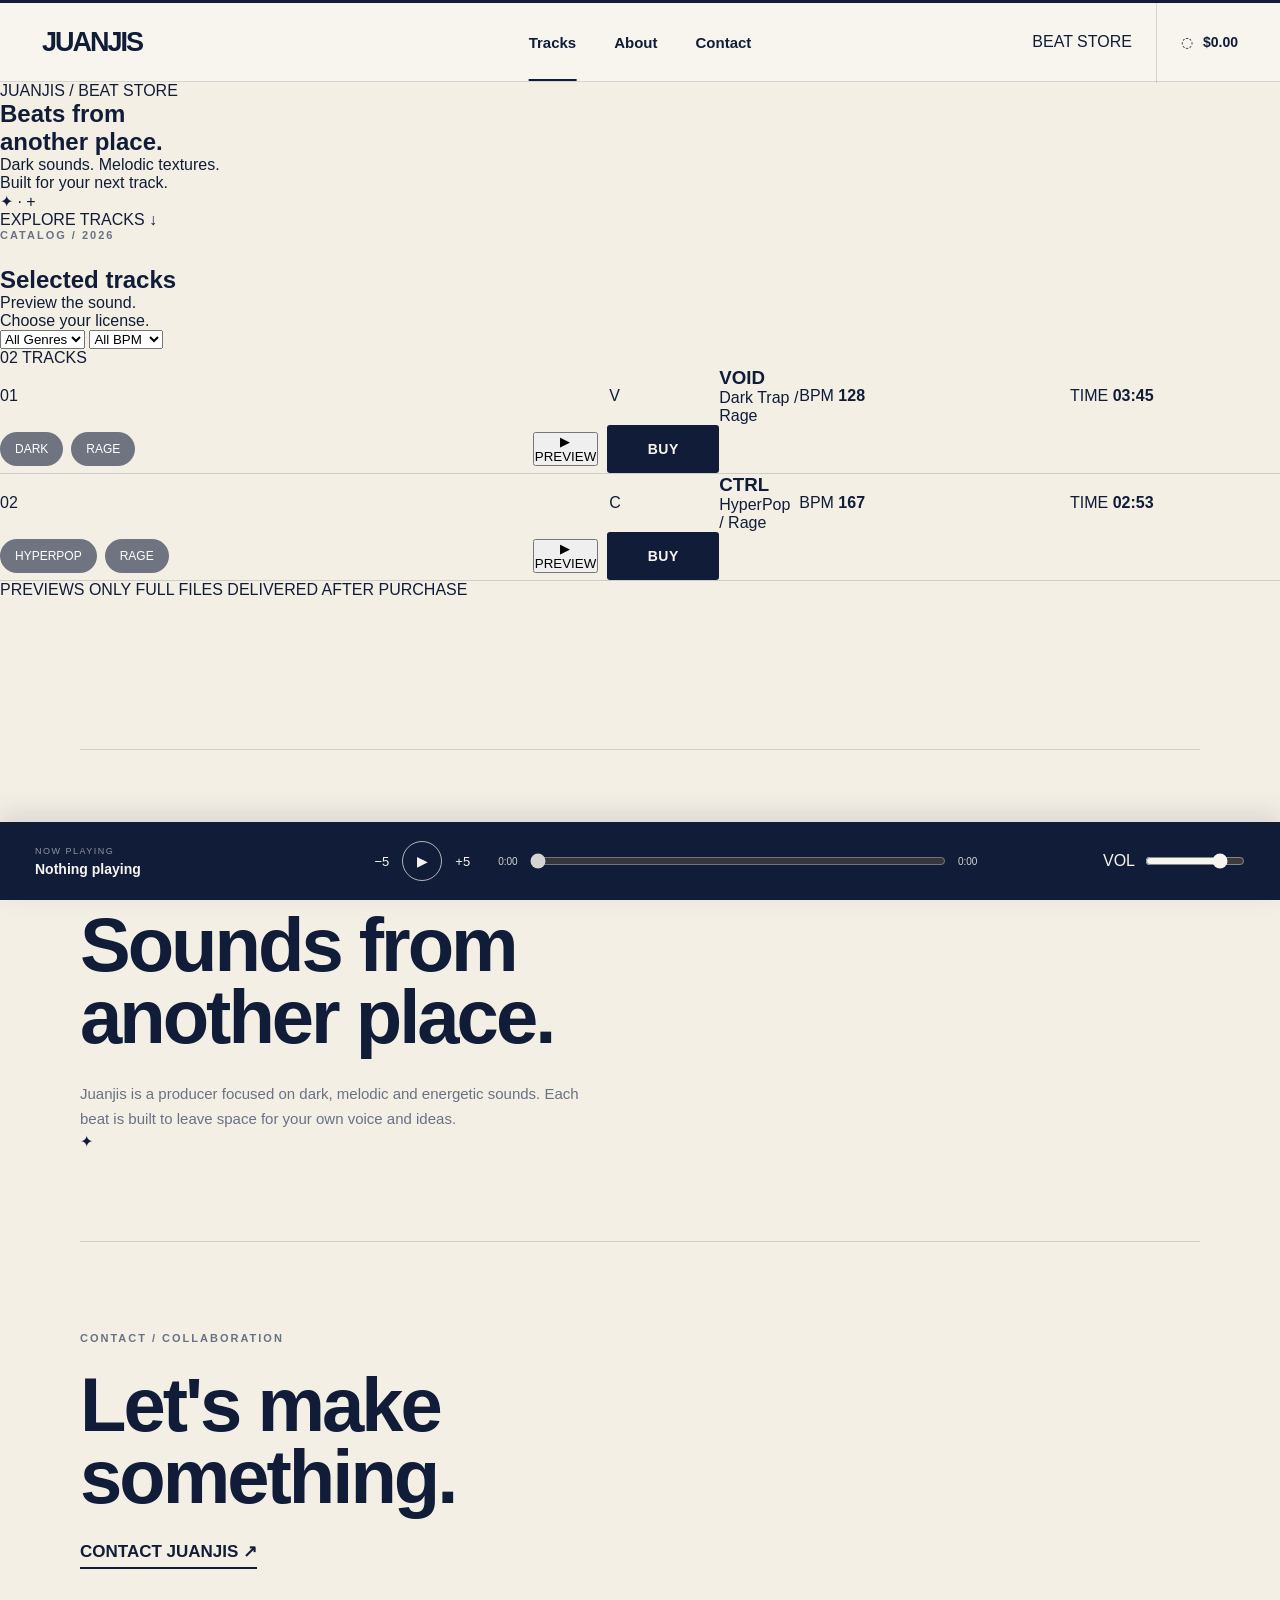
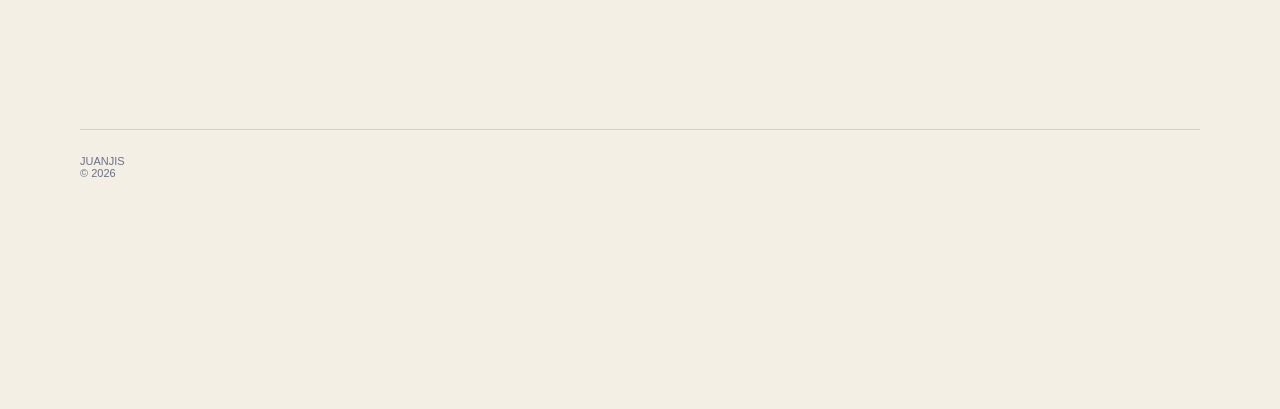
==== commit 96991bdb: "Update index.html" ====
--- a/index.html
+++ b/index.html
@@ -23,9 +23,20 @@
 <body>
 
 
-  <!-- =================================
+  <!-- ==============================
+       DECORATIVE ORBIT
+  =============================== -->
+
+  <div class="orbital-decoration">
+    <div class="orbit orbit-one"></div>
+    <div class="orbit orbit-two"></div>
+    <div class="orbit-dot"></div>
+  </div>
+
+
+  <!-- ==============================
        NAVBAR
-  ================================== -->
+  =============================== -->
 
   <header class="navbar">
 
@@ -59,25 +70,13 @@
 
     <div class="nav-right">
 
-      <button
-        class="search-icon"
-        type="button"
-        onclick="document.getElementById('beat-search').focus()"
-      >
-        ⌕
-      </button>
-
+      <span class="nav-status">
+        BEAT STORE
+      </span>
 
       <div class="nav-cart">
-
-        <span class="bag-icon">
-          ♧
-        </span>
-
-        <strong>
-          $0.00
-        </strong>
-
+        <span>◌</span>
+        <strong>$0.00</strong>
       </div>
 
     </div>
@@ -86,25 +85,102 @@
 
 
 
-  <!-- =================================
+  <!-- ==============================
+       HERO
+  =============================== -->
+
+  <section class="hero">
+
+    <div class="hero-small">
+      JUANJIS / BEAT STORE
+    </div>
+
+
+    <div class="hero-main">
+
+      <div>
+
+        <h1>
+          Beats from<br>
+          another place.
+        </h1>
+
+        <p>
+          Dark sounds. Melodic textures.<br>
+          Built for your next track.
+        </p>
+
+      </div>
+
+
+      <div class="hero-orbit">
+
+        <div class="hero-circle"></div>
+
+        <div class="hero-ring ring-one"></div>
+
+        <div class="hero-ring ring-two"></div>
+
+        <span class="hero-star star-one">✦</span>
+        <span class="hero-star star-two">·</span>
+        <span class="hero-star star-three">+</span>
+
+      </div>
+
+    </div>
+
+
+    <a
+      href="#beats"
+      class="scroll-link"
+    >
+      EXPLORE TRACKS
+      <span>↓</span>
+    </a>
+
+  </section>
+
+
+
+  <!-- ==============================
        TRACKS
-  ================================== -->
+  =============================== -->
 
   <main id="beats">
 
 
-    <section class="tracks-section">
-
-
-      <h1>
-        Tracks
-      </h1>
-
-
-
-      <!-- FILTERS -->
-
-      <div class="filters">
+    <section class="catalog">
+
+
+      <!-- CATALOG HEADER -->
+
+      <div class="catalog-top">
+
+        <div>
+
+          <p class="section-label">
+            CATALOG / 2026
+          </p>
+
+          <h2>
+            Selected tracks
+          </h2>
+
+        </div>
+
+
+        <p class="catalog-description">
+          Preview the sound.<br>
+          Choose your license.
+        </p>
+
+      </div>
+
+
+
+      <!-- FILTER BAR -->
+
+      <div class="filter-bar">
 
 
         <select id="genre-filter">
@@ -153,136 +229,50 @@
         </select>
 
 
-        <select>
-
-          <option>
-            All Moods
-          </option>
-
-          <option>
-            Dark
-          </option>
-
-          <option>
-            Melodic
-          </option>
-
-          <option>
-            Aggressive
-          </option>
-
-          <option>
-            Atmospheric
-          </option>
-
-        </select>
-
-
-        <select>
-
-          <option>
-            Default
-          </option>
-
-          <option>
-            Newest
-          </option>
-
-          <option>
-            Oldest
-          </option>
-
-        </select>
-
-
-        <select>
-
-          <option>
-            Default List
-          </option>
-
-          <option>
-            A — Z
-          </option>
-
-          <option>
-            Z — A
-          </option>
-
-        </select>
-
+        <div class="catalog-count">
+          02 TRACKS
+        </div>
 
       </div>
 
 
 
-      <!-- SEARCH -->
-
-      <div class="search-box">
-
-        <span class="search-symbol">
-          ⌕
-        </span>
-
-        <input
-          type="text"
-          id="beat-search"
-          placeholder="What type of track are you looking for?"
+      <!-- ==============================
+           TRACK LIST
+      =============================== -->
+
+      <div class="track-list">
+
+
+        <!-- ==========================
+             VOID
+        =========================== -->
+
+        <article
+          class="track-row"
+          data-genre="Dark Trap / Rage"
+          data-bpm="128"
+          data-title="VOID"
         >
 
-      </div>
-
-
-
-      <!-- TABLE HEADER -->
-
-      <div class="track-header">
-
-        <span>
-          TITLE
-        </span>
-
-        <span>
-          TIME
-        </span>
-
-        <span>
-          BPM
-        </span>
-
-        <span>
-          TAGS
-        </span>
-
-        <span>
-          ACTIONS
-        </span>
-
-      </div>
-
-
-
-      <!-- =================================
-           VOID
-      ================================== -->
-
-      <div
-        class="track-row"
-        data-genre="Dark Trap / Rage"
-        data-bpm="128"
-        data-title="VOID"
-      >
-
-
-        <div class="track-title">
-
-
-          <div class="track-cover void-cover">
-            V
-          </div>
-
-
-          <div class="title-text">
+
+          <div class="track-index">
+            01
+          </div>
+
+
+          <div class="track-art void-art">
+
+            <span class="art-letter">
+              V
+            </span>
+
+            <span class="art-orbit"></span>
+
+          </div>
+
+
+          <div class="track-info">
 
             <h3>
               VOID
@@ -294,94 +284,105 @@
 
           </div>
 
-        </div>
-
-
-
-        <div class="track-time">
-          03:45
-        </div>
-
-
-
-        <div class="track-bpm">
-          128
-        </div>
-
-
-
-        <div class="track-tags">
-
-          <span>
-            dark trap
-          </span>
-
-          <span>
-            rage
-          </span>
-
-        </div>
-
-
-
-        <div class="track-actions">
-
-
-          <button
-            class="play-button action-button"
-            data-audio="beats/VOID%20(Without%20Producer%20Tag).mp3"
-            type="button"
-          >
-            ▶
-          </button>
-
-
-          <a
-            class="download-button action-button"
-            href="beats/VOID%20(Without%20Producer%20Tag).mp3"
-            download
-          >
-            ↓
-          </a>
-
-
-          <button
-            type="button"
-            class="buy-button"
-            data-beat="VOID"
-            data-genre="Dark Trap / Rage"
-            data-bpm="128"
-          >
-            BUY
-          </button>
-
-        </div>
-
-      </div>
-
-
-
-      <!-- =================================
-           CTRL
-      ================================== -->
-
-      <div
-        class="track-row"
-        data-genre="HyperPop / Rage"
-        data-bpm="167"
-        data-title="CTRL"
-      >
-
-
-        <div class="track-title">
-
-
-          <div class="track-cover ctrl-cover">
-            C
-          </div>
-
-
-          <div class="title-text">
+
+          <div class="track-meta">
+
+            <span class="meta-label">
+              BPM
+            </span>
+
+            <strong>
+              128
+            </strong>
+
+          </div>
+
+
+          <div class="track-meta duration">
+
+            <span class="meta-label">
+              TIME
+            </span>
+
+            <strong>
+              03:45
+            </strong>
+
+          </div>
+
+
+          <div class="track-tags">
+
+            <span>
+              DARK
+            </span>
+
+            <span>
+              RAGE
+            </span>
+
+          </div>
+
+
+          <div class="track-actions">
+
+
+            <button
+              class="play-button preview-button"
+              data-audio="beats/VOID%20(Without%20Producer%20Tag).mp3"
+              type="button"
+            >
+              <span>▶</span>
+              PREVIEW
+            </button>
+
+
+            <button
+              type="button"
+              class="buy-button"
+              data-beat="VOID"
+              data-genre="Dark Trap / Rage"
+              data-bpm="128"
+            >
+              BUY
+            </button>
+
+
+          </div>
+
+        </article>
+
+
+
+        <!-- ==========================
+             CTRL
+        =========================== -->
+
+        <article
+          class="track-row"
+          data-genre="HyperPop / Rage"
+          data-bpm="167"
+          data-title="CTRL"
+        >
+
+
+          <div class="track-index">
+            02
+          </div>
+
+
+          <div class="track-art ctrl-art">
+
+            <span class="art-letter">
+              C
+            </span>
+
+            <span class="art-orbit"></span>
+
+          </div>
+
+
+          <div class="track-info">
 
             <h3>
               CTRL
@@ -393,142 +394,179 @@
 
           </div>
 
-        </div>
-
-
-
-        <div class="track-time">
-          02:53
-        </div>
-
-
-
-        <div class="track-bpm">
-          167
-        </div>
-
-
-
-        <div class="track-tags">
-
-          <span>
-            hyperpop
-          </span>
-
-          <span>
-            rage
-          </span>
-
-        </div>
-
-
-
-        <div class="track-actions">
-
-
-          <button
-            class="play-button action-button"
-            data-audio="beats/CTRL.mp3"
-            type="button"
-          >
-            ▶
-          </button>
-
-
-          <a
-            class="download-button action-button"
-            href="beats/CTRL.mp3"
-            download
-          >
-            ↓
-          </a>
-
-
-          <button
-            type="button"
-            class="buy-button"
-            data-beat="CTRL"
-            data-genre="HyperPop / Rage"
-            data-bpm="167"
-          >
-            BUY
-          </button>
-
-        </div>
+
+          <div class="track-meta">
+
+            <span class="meta-label">
+              BPM
+            </span>
+
+            <strong>
+              167
+            </strong>
+
+          </div>
+
+
+          <div class="track-meta duration">
+
+            <span class="meta-label">
+              TIME
+            </span>
+
+            <strong>
+              02:53
+            </strong>
+
+          </div>
+
+
+          <div class="track-tags">
+
+            <span>
+              HYPERPOP
+            </span>
+
+            <span>
+              RAGE
+            </span>
+
+          </div>
+
+
+          <div class="track-actions">
+
+
+            <button
+              class="play-button preview-button"
+              data-audio="beats/CTRL.mp3"
+              type="button"
+            >
+              <span>▶</span>
+              PREVIEW
+            </button>
+
+
+            <button
+              type="button"
+              class="buy-button"
+              data-beat="CTRL"
+              data-genre="HyperPop / Rage"
+              data-bpm="167"
+            >
+              BUY
+            </button>
+
+
+          </div>
+
+        </article>
+
 
       </div>
 
 
+      <!-- CATALOG FOOTER -->
+
+      <div class="catalog-footer">
+
+        <span>
+          PREVIEWS ONLY
+        </span>
+
+        <span>
+          FULL FILES DELIVERED AFTER PURCHASE
+        </span>
+
+      </div>
+
+
     </section>
 
-
   </main>
 
 
 
-  <!-- =================================
+  <!-- ==============================
        ABOUT
-  ================================== -->
+  =============================== -->
 
   <section
     id="about"
     class="about-section"
   >
 
-    <div class="section-label">
-      ABOUT
-    </div>
-
-
-    <h2>
-      Sounds from<br>
-      another place.
-    </h2>
-
-
-    <p>
-      Juanjis is a young producer focused on
-      creating dark, melodic and energetic sounds.
-    </p>
+    <div class="about-number">
+      02
+    </div>
+
+
+    <div class="about-content">
+
+      <p class="section-label">
+        ABOUT JUANJIS
+      </p>
+
+      <h2>
+        Sounds from<br>
+        another place.
+      </h2>
+
+      <p class="about-text">
+        Juanjis is a producer focused on dark,
+        melodic and energetic sounds.
+        Each beat is built to leave space
+        for your own voice and ideas.
+      </p>
+
+    </div>
+
+
+    <div class="about-symbol">
+      ✦
+    </div>
 
   </section>
 
 
 
-  <!-- =================================
+  <!-- ==============================
        CONTACT
-  ================================== -->
+  =============================== -->
 
   <section
     id="contact"
     class="contact-section"
   >
 
-    <div class="section-label">
-      CONTACT
-    </div>
+    <p class="section-label">
+      CONTACT / COLLABORATION
+    </p>
 
 
     <h2>
-      Let's work.
+      Let's make<br>
+      something.
     </h2>
 
 
     <a
+      class="contact-link"
       href="https://mail.google.com/mail/?view=cm&fs=1&to=juanjispanjis67@gmail.com"
       target="_blank"
       rel="noopener"
     >
-      Contact me →
+      CONTACT JUANJIS
+      <span>↗</span>
     </a>
 
   </section>
 
 
 
-  <!-- =================================
+  <!-- ==============================
        PLAYER
-  ================================== -->
+  =============================== -->
 
   <div class="player">
 
@@ -549,28 +587,34 @@
 
     <div class="player-controls">
 
-
-      <button id="backward">
+      <button
+        id="backward"
+        type="button"
+      >
         −5
       </button>
 
 
-      <button id="main-play">
+      <button
+        id="main-play"
+        type="button"
+      >
         ▶
       </button>
 
 
-      <button id="forward">
+      <button
+        id="forward"
+        type="button"
+      >
         +5
       </button>
 
-
     </div>
 
 
 
     <div class="progress-container">
-
 
       <span id="current-time">
         0:00
@@ -597,7 +641,7 @@
     <div class="volume-container">
 
       <span>
-        🔊
+        VOL
       </span>
 
 
@@ -612,14 +656,13 @@
 
     </div>
 
-
   </div>
 
 
 
-  <!-- =================================
+  <!-- ==============================
        LICENSE MODAL
-  ================================== -->
+  =============================== -->
 
   <div
     id="license-modal"
@@ -640,7 +683,7 @@
 
 
       <p class="modal-label">
-        JUANJIS BEAT STORE
+        JUANJIS / LICENSING
       </p>
 
 
@@ -687,7 +730,7 @@
             type="button"
             class="select-license"
           >
-            Select
+            SELECT
           </button>
 
         </div>
@@ -720,7 +763,7 @@
             type="button"
             class="select-license"
           >
-            Select
+            SELECT
           </button>
 
         </div>
@@ -753,7 +796,7 @@
             type="button"
             class="select-license"
           >
-            Select
+            SELECT
           </button>
 
         </div>
@@ -786,7 +829,7 @@
             type="button"
             class="select-license"
           >
-            Select
+            SELECT
           </button>
 
         </div>
@@ -800,15 +843,19 @@
 
 
 
-  <!-- =================================
+  <!-- ==============================
        FOOTER
-  ================================== -->
+  =============================== -->
 
   <footer>
 
-    <p>
-      © 2026 JUANJIS
-    </p>
+    <div>
+      JUANJIS
+    </div>
+
+    <span>
+      © 2026
+    </span>
 
   </footer>
 
--- a/style.css
+++ b/style.css
@@ -1,672 +1,1643 @@
+/* =========================================
+   JUANJIS BEAT STORE
+   ========================================= */
+
+
+/* =========================================
+   RESET
+   ========================================= */
+
 * {
   box-sizing: border-box;
   margin: 0;
   padding: 0;
 }
 
-:root {
-  --cream: #f5efe3;
-  --cream-light: #fbf8f2;
-  --blue: #102a43;
-  --blue-soft: #496b88;
-  --line: #d8cdbb;
-  --white: #ffffff;
-}
 
 html {
   scroll-behavior: smooth;
 }
 
+
 body {
-  background: var(--cream);
-  color: var(--blue);
-  font-family: Arial, Helvetica, sans-serif;
+
+  background: #f4efe5;
+
+  color: #101c38;
+
+  font-family:
+    Arial,
+    Helvetica,
+    sans-serif;
+
+  min-height: 100vh;
+
   padding-bottom: 110px;
-}
-
-/* NAVBAR */
+
+}
+
+
+button,
+input,
+select {
+  font-family: inherit;
+}
+
+
+button {
+  cursor: pointer;
+}
+
+
+a {
+  color: inherit;
+  text-decoration: none;
+}
+
+
+/* =========================================
+   NAVBAR
+   ========================================= */
 
 .navbar {
+
   height: 82px;
-  padding: 0 5%;
-  border-bottom: 1px solid var(--line);
-
-  display: flex;
-  align-items: center;
-  justify-content: space-between;
-
-  background: rgba(245, 239, 227, 0.95);
+
+  background: #f8f5ee;
+
+  border-top: 3px solid #101c38;
+
+  border-bottom: 1px solid rgba(16, 28, 56, 0.15);
+
+  display: flex;
+
+  align-items: center;
+
+  padding: 0 42px;
 
   position: sticky;
+
   top: 0;
-  z-index: 50;
-
-  backdrop-filter: blur(10px);
-}
+
+  z-index: 100;
+
+}
+
+
+/* LOGO */
 
 .logo {
-  font-family: Georgia, serif;
+
   font-size: 27px;
-  font-weight: bold;
-  letter-spacing: -1px;
-}
-
-.navbar nav {
-  display: flex;
-  gap: 35px;
-}
-
-.navbar nav a {
-  color: var(--blue);
-  text-decoration: none;
+
+  font-weight: 900;
+
+  letter-spacing: -2px;
+
+  color: #101c38;
+
+}
+
+
+/* NAV */
+
+.main-nav {
+
+  position: absolute;
+
+  left: 50%;
+
+  transform: translateX(-50%);
+
+  display: flex;
+
+  align-items: center;
+
+  gap: 38px;
+
+  height: 100%;
+
+}
+
+
+.main-nav a {
+
+  height: 100%;
+
+  display: flex;
+
+  align-items: center;
+
+  position: relative;
+
+  font-size: 15px;
+
+  font-weight: 600;
+
+  color: #101c38;
+
+}
+
+
+.main-nav a::after {
+
+  content: "";
+
+  position: absolute;
+
+  bottom: 0;
+
+  left: 0;
+
+  width: 0;
+
+  height: 2px;
+
+  background: #101c38;
+
+  transition: width 0.2s ease;
+
+}
+
+
+.main-nav a:hover::after,
+.main-nav a.active::after {
+
+  width: 100%;
+
+}
+
+
+/* RIGHT */
+
+.nav-right {
+
+  margin-left: auto;
+
+  display: flex;
+
+  align-items: center;
+
+  gap: 24px;
+
+}
+
+
+.search-icon {
+
+  background: none;
+
+  border: none;
+
+  color: #101c38;
+
+  font-size: 29px;
+
+  line-height: 1;
+
+  transform: rotate(-20deg);
+
+}
+
+
+.nav-cart {
+
+  height: 82px;
+
+  display: flex;
+
+  align-items: center;
+
+  gap: 10px;
+
+  padding-left: 24px;
+
+  border-left: 1px solid rgba(16, 28, 56, 0.15);
+
   font-size: 14px;
-}
-
-.navbar nav a:hover {
+
+}
+
+
+.bag-icon {
+
+  font-size: 22px;
+
+}
+
+
+/* =========================================
+   TRACKS SECTION
+   ========================================= */
+
+.tracks-section {
+
+  width: min(1120px, 90%);
+
+  margin: 0 auto;
+
+  padding-top: 48px;
+
+}
+
+
+.tracks-section > h1 {
+
+  text-align: center;
+
+  font-size: 50px;
+
+  letter-spacing: -2px;
+
+  margin-bottom: 50px;
+
+  color: #101c38;
+
+}
+
+
+/* =========================================
+   FILTERS
+   ========================================= */
+
+.filters {
+
+  display: grid;
+
+  grid-template-columns:
+    repeat(5, 1fr);
+
+  gap: 14px;
+
+  margin-bottom: 28px;
+
+}
+
+
+.filters select {
+
+  appearance: none;
+
+  background-color: #101c38;
+
+  color: #f8f5ee;
+
+  border: none;
+
+  border-radius: 3px;
+
+  padding: 17px 38px 17px 17px;
+
+  font-size: 14px;
+
+  font-weight: 700;
+
+  cursor: pointer;
+
+  background-image:
+    linear-gradient(
+      45deg,
+      transparent 50%,
+      #f8f5ee 50%
+    ),
+    linear-gradient(
+      135deg,
+      #f8f5ee 50%,
+      transparent 50%
+    );
+
+  background-position:
+    calc(100% - 18px) 50%,
+    calc(100% - 13px) 50%;
+
+  background-size:
+    6px 6px,
+    6px 6px;
+
+  background-repeat: no-repeat;
+
+}
+
+
+.filters select:focus {
+
+  outline: 2px solid #6e83ad;
+
+}
+
+
+/* =========================================
+   SEARCH
+   ========================================= */
+
+.search-box {
+
+  height: 62px;
+
+  background: #fbf9f4;
+
+  box-shadow:
+    0 7px 22px
+    rgba(16, 28, 56, 0.07);
+
+  display: flex;
+
+  align-items: center;
+
+  justify-content: center;
+
+  gap: 20px;
+
+  margin-bottom: 45px;
+
+}
+
+
+.search-symbol {
+
+  font-size: 34px;
+
+  line-height: 1;
+
+  transform: rotate(-20deg);
+
+}
+
+
+.search-box input {
+
+  width: 390px;
+
+  max-width: 70%;
+
+  border: none;
+
+  outline: none;
+
+  background: transparent;
+
+  color: #101c38;
+
+  font-size: 16px;
+
+  text-align: center;
+
+}
+
+
+.search-box input::placeholder {
+
+  color: #101c38;
+
+  opacity: 1;
+
+}
+
+
+/* =========================================
+   TABLE HEADER
+   ========================================= */
+
+.track-header {
+
+  display: grid;
+
+  grid-template-columns:
+    minmax(380px, 2.7fr)
+    110px
+    80px
+    minmax(180px, 1.2fr)
+    210px;
+
+  align-items: center;
+
+  padding:
+    0 0 15px 0;
+
+  color: #5c6472;
+
+  font-size: 11px;
+
+  font-weight: 800;
+
+  letter-spacing: 1.5px;
+
+}
+
+
+/* =========================================
+   TRACK ROW
+   ========================================= */
+
+.track-row {
+
+  min-height: 76px;
+
+  display: grid;
+
+  grid-template-columns:
+    minmax(380px, 2.7fr)
+    110px
+    80px
+    minmax(180px, 1.2fr)
+    210px;
+
+  align-items: center;
+
+  border-bottom: 1px solid
+    rgba(16, 28, 56, 0.16);
+
+  transition:
+    background 0.2s ease,
+    transform 0.2s ease;
+
+}
+
+
+.track-row:hover {
+
+  background: rgba(255,255,255,0.35);
+
+}
+
+
+/* =========================================
+   TITLE
+   ========================================= */
+
+.track-title {
+
+  display: flex;
+
+  align-items: center;
+
+  gap: 18px;
+
+}
+
+
+.track-cover {
+
+  width: 52px;
+
+  height: 52px;
+
+  flex-shrink: 0;
+
+  display: flex;
+
+  align-items: center;
+
+  justify-content: center;
+
+  color: #f8f5ee;
+
+  font-size: 20px;
+
+  font-weight: 900;
+
+  border-radius: 2px;
+
+}
+
+
+/* VOID COVER */
+
+.void-cover {
+
+  background:
+    radial-gradient(
+      circle at 30% 30%,
+      #667a9e,
+      #101c38 58%,
+      #080d19
+    );
+
+}
+
+
+/* CTRL COVER */
+
+.ctrl-cover {
+
+  background:
+    radial-gradient(
+      circle at 65% 35%,
+      #8ea1c2,
+      #263b63 45%,
+      #101c38
+    );
+
+}
+
+
+.title-text h3 {
+
+  font-size: 17px;
+
+  font-weight: 800;
+
+  margin-bottom: 5px;
+
+  color: #101c38;
+
+}
+
+
+.title-text p {
+
+  font-size: 12px;
+
+  color: #697184;
+
+}
+
+
+/* =========================================
+   TIME / BPM
+   ========================================= */
+
+.track-time,
+.track-bpm {
+
+  font-size: 15px;
+
+  color: #101c38;
+
+}
+
+
+.track-bpm {
+
+  font-weight: 600;
+
+}
+
+
+/* =========================================
+   TAGS
+   ========================================= */
+
+.track-tags {
+
+  display: flex;
+
+  align-items: center;
+
+  gap: 8px;
+
+  overflow: hidden;
+
+}
+
+
+.track-tags span {
+
+  background: #6f7480;
+
+  color: #ffffff;
+
+  border-radius: 20px;
+
+  padding: 10px 15px;
+
+  font-size: 12px;
+
+  white-space: nowrap;
+
+  max-width: 105px;
+
+  overflow: hidden;
+
+  text-overflow: ellipsis;
+
+}
+
+
+/* =========================================
+   ACTIONS
+   ========================================= */
+
+.track-actions {
+
+  display: flex;
+
+  align-items: center;
+
+  justify-content: flex-end;
+
+  gap: 9px;
+
+}
+
+
+/* PLAY / DOWNLOAD */
+
+.action-button {
+
+  width: 48px;
+
+  height: 48px;
+
+  border: none;
+
+  background: #6b7079;
+
+  color: #ffffff;
+
+  display: flex;
+
+  align-items: center;
+
+  justify-content: center;
+
+  font-size: 21px;
+
+  transition:
+    background 0.2s ease,
+    transform 0.2s ease;
+
+}
+
+
+.action-button:hover {
+
+  background: #101c38;
+
+  transform: translateY(-1px);
+
+}
+
+
+/* BUY */
+
+.buy-button {
+
+  height: 48px;
+
+  min-width: 112px;
+
+  padding: 0 18px;
+
+  border: none;
+
+  border-radius: 3px;
+
+  background: #101c38;
+
+  color: #f8f5ee;
+
+  font-size: 14px;
+
+  font-weight: 800;
+
+  letter-spacing: 0.5px;
+
+  transition:
+    background 0.2s ease,
+    transform 0.2s ease;
+
+}
+
+
+.buy-button:hover {
+
+  background: #263b63;
+
+  transform: translateY(-1px);
+
+}
+
+
+/* =========================================
+   ABOUT
+   ========================================= */
+
+.about-section {
+
+  width: min(1120px, 90%);
+
+  margin: 150px auto 0;
+
+  padding:
+    90px 0;
+
+  border-top: 1px solid
+    rgba(16, 28, 56, 0.15);
+
+}
+
+
+.section-label {
+
+  font-size: 11px;
+
+  letter-spacing: 2px;
+
+  font-weight: 800;
+
+  color: #697184;
+
+  margin-bottom: 25px;
+
+}
+
+
+.about-section h2,
+.contact-section h2 {
+
+  font-size: clamp(42px, 6vw, 76px);
+
+  line-height: 0.95;
+
+  letter-spacing: -3px;
+
+  color: #101c38;
+
+  margin-bottom: 28px;
+
+}
+
+
+.about-section p {
+
+  max-width: 520px;
+
+  color: #697184;
+
+  line-height: 1.7;
+
+  font-size: 15px;
+
+}
+
+
+/* =========================================
+   CONTACT
+   ========================================= */
+
+.contact-section {
+
+  width: min(1120px, 90%);
+
+  margin: 0 auto;
+
+  padding:
+    90px 0 160px;
+
+  border-top: 1px solid
+    rgba(16, 28, 56, 0.15);
+
+}
+
+
+.contact-section a {
+
+  display: inline-block;
+
+  color: #101c38;
+
+  font-size: 17px;
+
+  font-weight: 700;
+
+  border-bottom: 2px solid #101c38;
+
+  padding-bottom: 5px;
+
+  transition:
+    opacity 0.2s ease;
+
+}
+
+
+.contact-section a:hover {
+
+  opacity: 0.6;
+
+}
+
+
+/* =========================================
+   PLAYER
+   ========================================= */
+
+.player {
+
+  position: fixed;
+
+  left: 0;
+
+  right: 0;
+
+  bottom: 0;
+
+  height: 78px;
+
+  background: #101c38;
+
+  color: #f8f5ee;
+
+  z-index: 200;
+
+  display: grid;
+
+  grid-template-columns:
+    1.3fr
+    auto
+    2fr
+    1fr;
+
+  align-items: center;
+
+  gap: 28px;
+
+  padding: 0 35px;
+
+  box-shadow:
+    0 -8px 25px
+    rgba(16, 28, 56, 0.12);
+
+}
+
+
+.player-info {
+
+  display: flex;
+
+  flex-direction: column;
+
+  gap: 5px;
+
+  min-width: 150px;
+
+}
+
+
+.player-info span {
+
+  font-size: 9px;
+
+  letter-spacing: 1.5px;
+
   opacity: 0.55;
-}
-
-.cart {
+
+}
+
+
+.player-info strong {
+
   font-size: 14px;
-  display: flex;
-  gap: 9px;
-  align-items: center;
-}
-
-/* HERO */
-
-.hero {
-  max-width: 1200px;
-  margin: auto;
-  padding: 120px 5% 110px;
-}
-
-.eyebrow {
+
+}
+
+
+/* CONTROLS */
+
+.player-controls {
+
+  display: flex;
+
+  align-items: center;
+
+  gap: 13px;
+
+}
+
+
+.player-controls button {
+
+  background: transparent;
+
+  color: #f8f5ee;
+
+  border: none;
+
+  font-size: 13px;
+
+}
+
+
+#main-play {
+
+  width: 40px;
+
+  height: 40px;
+
+  border-radius: 50%;
+
+  border: 1px solid
+    rgba(248,245,238,0.7);
+
+  display: flex;
+
+  align-items: center;
+
+  justify-content: center;
+
+  font-size: 14px;
+
+}
+
+
+/* PROGRESS */
+
+.progress-container {
+
+  display: flex;
+
+  align-items: center;
+
+  gap: 12px;
+
+  color: #f8f5ee;
+
+  font-size: 10px;
+
+  opacity: 0.85;
+
+}
+
+
+#progress {
+
+  width: 100%;
+
+  accent-color: #f8f5ee;
+
+}
+
+
+/* VOLUME */
+
+.volume-container {
+
+  display: flex;
+
+  align-items: center;
+
+  justify-content: flex-end;
+
+  gap: 10px;
+
+}
+
+
+#volume {
+
+  width: 100px;
+
+  accent-color: #f8f5ee;
+
+}
+
+
+/* =========================================
+   LICENSE MODAL
+   ========================================= */
+
+.license-modal {
+
+  position: fixed;
+
+  inset: 0;
+
+  background:
+    rgba(7, 13, 25, 0.65);
+
+  backdrop-filter: blur(7px);
+
+  display: none;
+
+  align-items: center;
+
+  justify-content: center;
+
+  padding: 20px;
+
+  z-index: 500;
+
+}
+
+
+.license-modal.active {
+
+  display: flex;
+
+}
+
+
+.license-box {
+
+  width: min(620px, 100%);
+
+  max-height: 90vh;
+
+  overflow-y: auto;
+
+  background: #f8f5ee;
+
+  color: #101c38;
+
+  padding: 45px;
+
+  position: relative;
+
+  box-shadow:
+    0 30px 80px
+    rgba(0,0,0,0.25);
+
+}
+
+
+.close-license {
+
+  position: absolute;
+
+  top: 18px;
+
+  right: 22px;
+
+  border: none;
+
+  background: none;
+
+  color: #101c38;
+
+  font-size: 32px;
+
+  line-height: 1;
+
+}
+
+
+.modal-label {
+
+  font-size: 10px;
+
+  font-weight: 800;
+
+  letter-spacing: 2px;
+
+  color: #697184;
+
+  margin-bottom: 15px;
+
+}
+
+
+.license-box h2 {
+
+  font-size: 36px;
+
+  letter-spacing: -1.5px;
+
+  margin-bottom: 12px;
+
+}
+
+
+.modal-beat {
+
+  color: #697184;
+
+  font-size: 13px;
+
+  margin-bottom: 28px;
+
+}
+
+
+/* LICENSE CARDS */
+
+.license-options {
+
+  display: flex;
+
+  flex-direction: column;
+
+  gap: 10px;
+
+}
+
+
+.license-card {
+
+  border: 1px solid
+    rgba(16, 28, 56, 0.16);
+
+  padding: 18px;
+
+  display: grid;
+
+  grid-template-columns: 1fr auto auto;
+
+  align-items: center;
+
+  gap: 20px;
+
+  transition:
+    background 0.2s ease,
+    border-color 0.2s ease;
+
+}
+
+
+.license-card:hover {
+
+  background: #f1ecdf;
+
+  border-color: #101c38;
+
+}
+
+
+.license-card h3 {
+
+  font-size: 15px;
+
+  margin-bottom: 5px;
+
+}
+
+
+.license-card p {
+
   font-size: 11px;
-  letter-spacing: 3px;
-  font-weight: bold;
-  color: var(--blue-soft);
-  margin-bottom: 22px;
-}
-
-.hero h1 {
-  font-family: Georgia, serif;
-  font-size: clamp(58px, 8vw, 110px);
-  line-height: 0.92;
-  font-weight: normal;
-  letter-spacing: -6px;
-}
-
-.hero-text {
-  margin-top: 35px;
-  color: var(--blue-soft);
+
+  color: #697184;
+
+}
+
+
+.license-card strong {
+
   font-size: 17px;
-  line-height: 1.7;
-}
-
-/* BEATS */
-
-main {
-  max-width: 1200px;
-  margin: auto;
-  padding: 0 5%;
-}
-
-.section-title {
-  border-top: 1px solid var(--line);
-  padding-top: 55px;
-  margin-bottom: 45px;
-
-  display: flex;
-  justify-content: space-between;
-  align-items: end;
-}
-
-.section-title h2,
-.about h2,
-.contact h2 {
-  font-family: Georgia, serif;
-  font-size: 55px;
-  font-weight: normal;
-  letter-spacing: -3px;
-}
-
-.filters {
-  display: flex;
-  gap: 10px;
-}
-
-.filters select {
-  appearance: none;
-  background: var(--blue);
-  color: var(--cream);
+
+}
+
+
+.select-license {
+
   border: none;
-  padding: 15px 20px;
-  min-width: 145px;
-  font-size: 13px;
+
+  background: #101c38;
+
+  color: #f8f5ee;
+
+  padding: 11px 17px;
+
+  font-size: 11px;
+
+  font-weight: 800;
+
   cursor: pointer;
-}
-
-/* BEAT ROW */
-
-.beat-row {
-  min-height: 105px;
-
-  border-top: 1px solid var(--line);
-
-  display: grid;
-
-  grid-template-columns:
-    60px
-    1fr
-    120px
-    90px
-    55px
-    55px
-    85px;
-
-  align-items: center;
-
-  gap: 15px;
-}
-
-.beat-row:last-child {
-  border-bottom: 1px solid var(--line);
-}
-
-.beat-number {
-  color: var(--blue-soft);
-  font-size: 13px;
-}
-
-.beat-info h3 {
-  font-family: Georgia, serif;
-  font-size: 25px;
-  font-weight: normal;
-}
-
-.beat-info p {
-  margin-top: 7px;
-  color: var(--blue-soft);
-  font-size: 13px;
-}
-
-.beat-bpm,
-.beat-time {
-  font-size: 13px;
-  color: var(--blue-soft);
-}
-
-/* BUTTONS */
-
-.play-button,
-.download-button,
-.buy-button {
-  height: 42px;
-  border: none;
-  cursor: pointer;
-  display: flex;
-  align-items: center;
-  justify-content: center;
-  text-decoration: none;
-}
-
-.play-button {
-  width: 42px;
-  border-radius: 50%;
-  background: var(--blue);
-  color: var(--cream);
-  font-size: 13px;
-}
-
-.play-button:hover {
-  transform: scale(1.08);
-}
-
-.download-button {
-  width: 42px;
-  border: 1px solid var(--blue);
-  color: var(--blue);
-  font-size: 20px;
-}
-
-.download-button:hover {
-  background: var(--blue);
-  color: var(--cream);
-}
-
-.buy-button {
-  background: var(--blue);
-  color: var(--cream);
-  padding: 0 18px;
+
+}
+
+
+.select-license:hover {
+
+  background: #263b63;
+
+}
+
+
+/* =========================================
+   FOOTER
+   ========================================= */
+
+footer {
+
+  width: min(1120px, 90%);
+
+  margin: 0 auto;
+
+  padding:
+    25px 0 120px;
+
+  border-top: 1px solid
+    rgba(16, 28, 56, 0.15);
+
+  color: #697184;
+
   font-size: 11px;
-  letter-spacing: 1px;
-}
-
-.buy-button:hover {
-  background: #1d4668;
-}
-
-/* ABOUT */
-
-.about {
-  max-width: 1200px;
-  margin: 170px auto 0;
-  padding: 100px 5%;
-  border-top: 1px solid var(--line);
-}
-
-.about > p:last-child {
-  margin-top: 30px;
-  max-width: 500px;
-  color: var(--blue-soft);
-  line-height: 1.7;
-}
-
-/* CONTACT */
-
-.contact {
-  max-width: 1200px;
-  margin: auto;
-  padding: 100px 5% 150px;
-  border-top: 1px solid var(--line);
-}
-
-.contact a {
-  display: inline-block;
-  margin-top: 35px;
-  color: var(--blue);
-  font-size: 17px;
-  text-decoration: none;
-  border-bottom: 1px solid var(--blue);
-  padding-bottom: 7px;
-}
-
-/* PLAYER */
-
-.player {
-  position: fixed;
-  left: 0;
-  right: 0;
-  bottom: 0;
-
-  min-height: 92px;
-
-  background: rgba(16, 42, 67, 0.98);
-  color: var(--cream);
-
-  display: grid;
-
-  grid-template-columns:
-    180px
-    170px
-    1fr
-    180px;
-
-  align-items: center;
-
-  gap: 25px;
-
-  padding: 15px 5%;
-
-  z-index: 100;
-
-  box-shadow: 0 -10px 30px rgba(16, 42, 67, 0.12);
-}
-
-.player-info span {
-  display: block;
-  font-size: 9px;
-  letter-spacing: 2px;
-  opacity: 0.6;
-  margin-bottom: 7px;
-}
-
-.player-info strong {
-  font-family: Georgia, serif;
-  font-size: 17px;
-  font-weight: normal;
-}
-
-.player-controls {
-  display: flex;
-  align-items: center;
-  gap: 12px;
-}
-
-.player-controls button {
-  background: transparent;
-  color: var(--cream);
-  border: 1px solid rgba(245, 239, 227, 0.35);
-  width: 38px;
-  height: 38px;
-  border-radius: 50%;
-  cursor: pointer;
-}
-
-.player-controls #main-play {
-  background: var(--cream);
-  color: var(--blue);
-  border: none;
-}
-
-.progress-container {
-  display: flex;
-  align-items: center;
-  gap: 12px;
-  font-size: 11px;
-}
-
-#progress {
-  width: 100%;
-  accent-color: var(--cream);
-  cursor: pointer;
-}
-
-.volume-container {
-  display: flex;
-  align-items: center;
-  gap: 10px;
-}
-
-#volume {
-  width: 110px;
-  accent-color: var(--cream);
-  cursor: pointer;
-}
-
-/* FOOTER */
-
-footer {
-  text-align: center;
-  padding: 40px;
-  border-top: 1px solid var(--line);
-  color: var(--blue-soft);
-  font-size: 12px;
-}
-
-/* MOBILE */
-
-@media (max-width: 850px) {
-
-  .navbar nav {
+
+}
+
+
+/* =========================================
+   RESPONSIVE
+   ========================================= */
+
+@media (max-width: 1000px) {
+
+
+  .filters {
+
+    grid-template-columns:
+      repeat(3, 1fr);
+
+  }
+
+
+  .track-header {
+
+    grid-template-columns:
+      minmax(300px, 2fr)
+      80px
+      70px
+      150px
+      190px;
+
+  }
+
+
+  .track-row {
+
+    grid-template-columns:
+      minmax(300px, 2fr)
+      80px
+      70px
+      150px
+      190px;
+
+  }
+
+
+  .track-tags span:nth-child(2) {
+
     display: none;
-  }
-
-  .hero {
-    padding-top: 80px;
-  }
-
-  .hero h1 {
-    letter-spacing: -3px;
-  }
-
-  .section-title {
-    display: block;
-  }
+
+  }
+
+
+  .player {
+
+    grid-template-columns:
+      1fr auto 1.5fr;
+
+  }
+
+
+  .volume-container {
+
+    display: none;
+
+  }
+
+}
+
+
+@media (max-width: 760px) {
+
+
+  .navbar {
+
+    height: 70px;
+
+    padding: 0 20px;
+
+  }
+
+
+  .main-nav {
+
+    position: static;
+
+    transform: none;
+
+    margin-left: auto;
+
+    margin-right: 20px;
+
+    gap: 16px;
+
+  }
+
+
+  .main-nav a {
+
+    font-size: 12px;
+
+  }
+
+
+  .search-icon {
+
+    display: none;
+
+  }
+
+
+  .nav-cart {
+
+    height: 70px;
+
+    padding-left: 15px;
+
+  }
+
+
+  .tracks-section {
+
+    width: 92%;
+
+    padding-top: 35px;
+
+  }
+
+
+  .tracks-section > h1 {
+
+    font-size: 40px;
+
+    margin-bottom: 30px;
+
+  }
+
 
   .filters {
-    margin-top: 30px;
-    flex-wrap: wrap;
-  }
-
-  .beat-row {
+
     grid-template-columns:
-      40px
-      1fr
-      50px
-      50px;
-
-    padding: 25px 0;
-  }
-
-  .beat-bpm {
+      1fr 1fr;
+
+  }
+
+
+  .filters select:last-child {
+
+    grid-column:
+      1 / -1;
+
+  }
+
+
+  .search-box {
+
+    margin-bottom: 30px;
+
+  }
+
+
+  .track-header {
+
     display: none;
-  }
-
-  .beat-time {
+
+  }
+
+
+  .track-row {
+
+    display: grid;
+
+    grid-template-columns:
+      1fr auto;
+
+    gap: 15px;
+
+    padding: 16px 0;
+
+  }
+
+
+  .track-title {
+
+    grid-column:
+      1 / -1;
+
+  }
+
+
+  .track-time,
+  .track-bpm {
+
+    font-size: 12px;
+
+  }
+
+
+  .track-tags {
+
     display: none;
-  }
-
-  .download-button {
-    display: none;
-  }
+
+  }
+
+
+  .track-actions {
+
+    justify-content: flex-end;
+
+  }
+
+
+  .action-button {
+
+    width: 40px;
+
+    height: 40px;
+
+  }
+
 
   .buy-button {
+
+    height: 40px;
+
+    min-width: 85px;
+
+  }
+
+
+  .player {
+
+    height: 70px;
+
+    padding: 0 15px;
+
+    grid-template-columns:
+      1fr auto;
+
+    gap: 12px;
+
+  }
+
+
+  .progress-container {
+
+    position: absolute;
+
+    left: 15px;
+
+    right: 15px;
+
+    bottom: 4px;
+
+  }
+
+
+  .player-info {
+
+    min-width: 0;
+
+  }
+
+
+  .player-controls {
+
+    gap: 9px;
+
+  }
+
+
+  .about-section,
+  .contact-section {
+
+    margin-top: 80px;
+
+    padding: 60px 0;
+
+  }
+
+
+  .license-box {
+
+    padding: 32px 20px;
+
+  }
+
+
+  .license-box h2 {
+
+    font-size: 29px;
+
+  }
+
+
+  .license-card {
+
+    grid-template-columns:
+      1fr auto;
+
+  }
+
+
+  .license-card strong {
+
     grid-column: 2;
-    width: 100px;
-  }
-
-  .player {
-    grid-template-columns: 1fr auto;
+
+    grid-row: 1;
+
+  }
+
+
+  .license-card .select-license {
+
+    grid-column:
+      1 / -1;
+
+    width: 100%;
+
+  }
+
+}
+
+
+@media (max-width: 480px) {
+
+
+  .logo {
+
+    font-size: 22px;
+
+  }
+
+
+  .main-nav {
+
     gap: 10px;
-  }
-
-  .progress-container {
-    grid-column: 1 / -1;
-    grid-row: 2;
-  }
-
-  .volume-container {
-    display: none;
-  }
-
-  .player-controls {
-    justify-content: flex-end;
-  }
-}
-/* =========================
-   LICENSE MODAL
-========================= */
-
-.license-modal {
-  position: fixed;
-  inset: 0;
-  background: rgba(16, 42, 67, 0.45);
-
-  display: flex;
-  align-items: center;
-  justify-content: center;
-
-  padding: 30px;
-
-  opacity: 0;
-  visibility: hidden;
-
-  transition: opacity 0.25s ease,
-              visibility 0.25s ease;
-
-  z-index: 9999;
-}
-
-.license-modal.active {
-  opacity: 1;
-  visibility: visible;
-}
-
-
-.license-box {
-  position: relative;
-
-  width: min(680px, 100%);
-
-  max-height: 90vh;
-  overflow-y: auto;
-
-  background: #f5efe3;
-
-  border: 1px solid #d8cdbb;
-
-  padding: 45px;
-
-  box-shadow: 0 25px 80px rgba(16, 42, 67, 0.2);
-}
-
-
-.close-license {
-  position: absolute;
-
-  top: 18px;
-  right: 20px;
-
-  background: transparent;
-
-  border: none;
-
-  color: #102a43;
-
-  font-size: 30px;
-
-  cursor: pointer;
-
-  padding: 0;
-}
-
-
-.modal-label {
-  color: #496b88;
-
-  font-size: 11px;
-
-  letter-spacing: 4px;
-
-  margin-bottom: 15px;
-}
-
-
-.license-box h2 {
-  font-family: Georgia, serif;
-
-  font-size: 48px;
-
-  font-weight: normal;
-
-  color: #102a43;
-
-  margin-bottom: 10px;
-}
-
-
-.modal-beat {
-  color: #496b88;
-
-  margin-bottom: 30px;
-}
-
-
-/* LICENSE CARDS */
-
-.license-options {
-  display: flex;
-
-  flex-direction: column;
-
-  gap: 12px;
-}
-
-
-.license-card {
-  display: grid;
-
-  grid-template-columns: 1fr auto auto;
-
-  align-items: center;
-
-  gap: 25px;
-
-  padding: 20px;
-
-  border: 1px solid #d8cdbb;
-
-  background: rgba(255,255,255,0.25);
-
-  transition: background 0.2s ease,
-              transform 0.2s ease;
-}
-
-
-.license-card:hover {
-  background: rgba(255,255,255,0.55);
-
-  transform: translateY(-2px);
-}
-
-
-.license-card h3 {
-  font-family: Georgia, serif;
-
-  font-size: 21px;
-
-  font-weight: normal;
-
-  color: #102a43;
-
-  margin-bottom: 5px;
-}
-
-
-.license-card p {
-  font-size: 13px;
-
-  color: #496b88;
-}
-
-
-.license-card strong {
-  font-size: 18px;
-
-  color: #102a43;
-}
-
-
-.select-license {
-  background: #102a43;
-
-  color: #f5efe3;
-
-  border: none;
-
-  padding: 11px 20px;
-
-  cursor: pointer;
-
-  font-size: 13px;
-
-  transition: background 0.2s ease;
-}
-
-
-.select-license:hover {
-  background: #1d4668;
-}
-
-
-/* MOBILE */
-
-@media (max-width: 650px) {
-
-  .license-box {
-    padding: 30px 20px;
-  }
-
-  .license-box h2 {
-    font-size: 36px;
-  }
-
-  .license-card {
-    grid-template-columns: 1fr auto;
-
-    gap: 12px;
-  }
-
-  .license-card strong {
-    grid-column: 2;
-    grid-row: 1;
-  }
-
-  .select-license {
-    grid-column: 1 / -1;
-    width: 100%;
-  }
-
-}
+
+    margin-right: 10px;
+
+  }
+
+
+  .main-nav a {
+
+    font-size: 11px;
+
+  }
+
+
+  .nav-cart strong {
+
+    font-size: 12px;
+
+  }
+
+
+  .filters {
+
+    grid-template-columns:
+      1fr;
+
+  }
+
+
+  .filters select:last-child {
+
+    grid-column: auto;
+
+  }
+
+
+  .search-box input {
+
+    font-size: 13px;
+
+  }
+
+
+  .track-cover {
+
+    width: 46px;
+
+    height: 46px;
+
+  }
+
+
+  .title-text h3 {
+
+    font-size: 15px;
+
+  }
+
+
+  .track-actions {
+
+    gap: 5px;
+
+  }
+
+
+  .action-button {
+
+    width: 36px;
+
+    height: 36px;
+
+  }
+
+
+  .buy-button {
+
+    min-width: 72px;
+
+    padding: 0 10px;
+
+    font-size: 11px;
+
+  }
+
+}
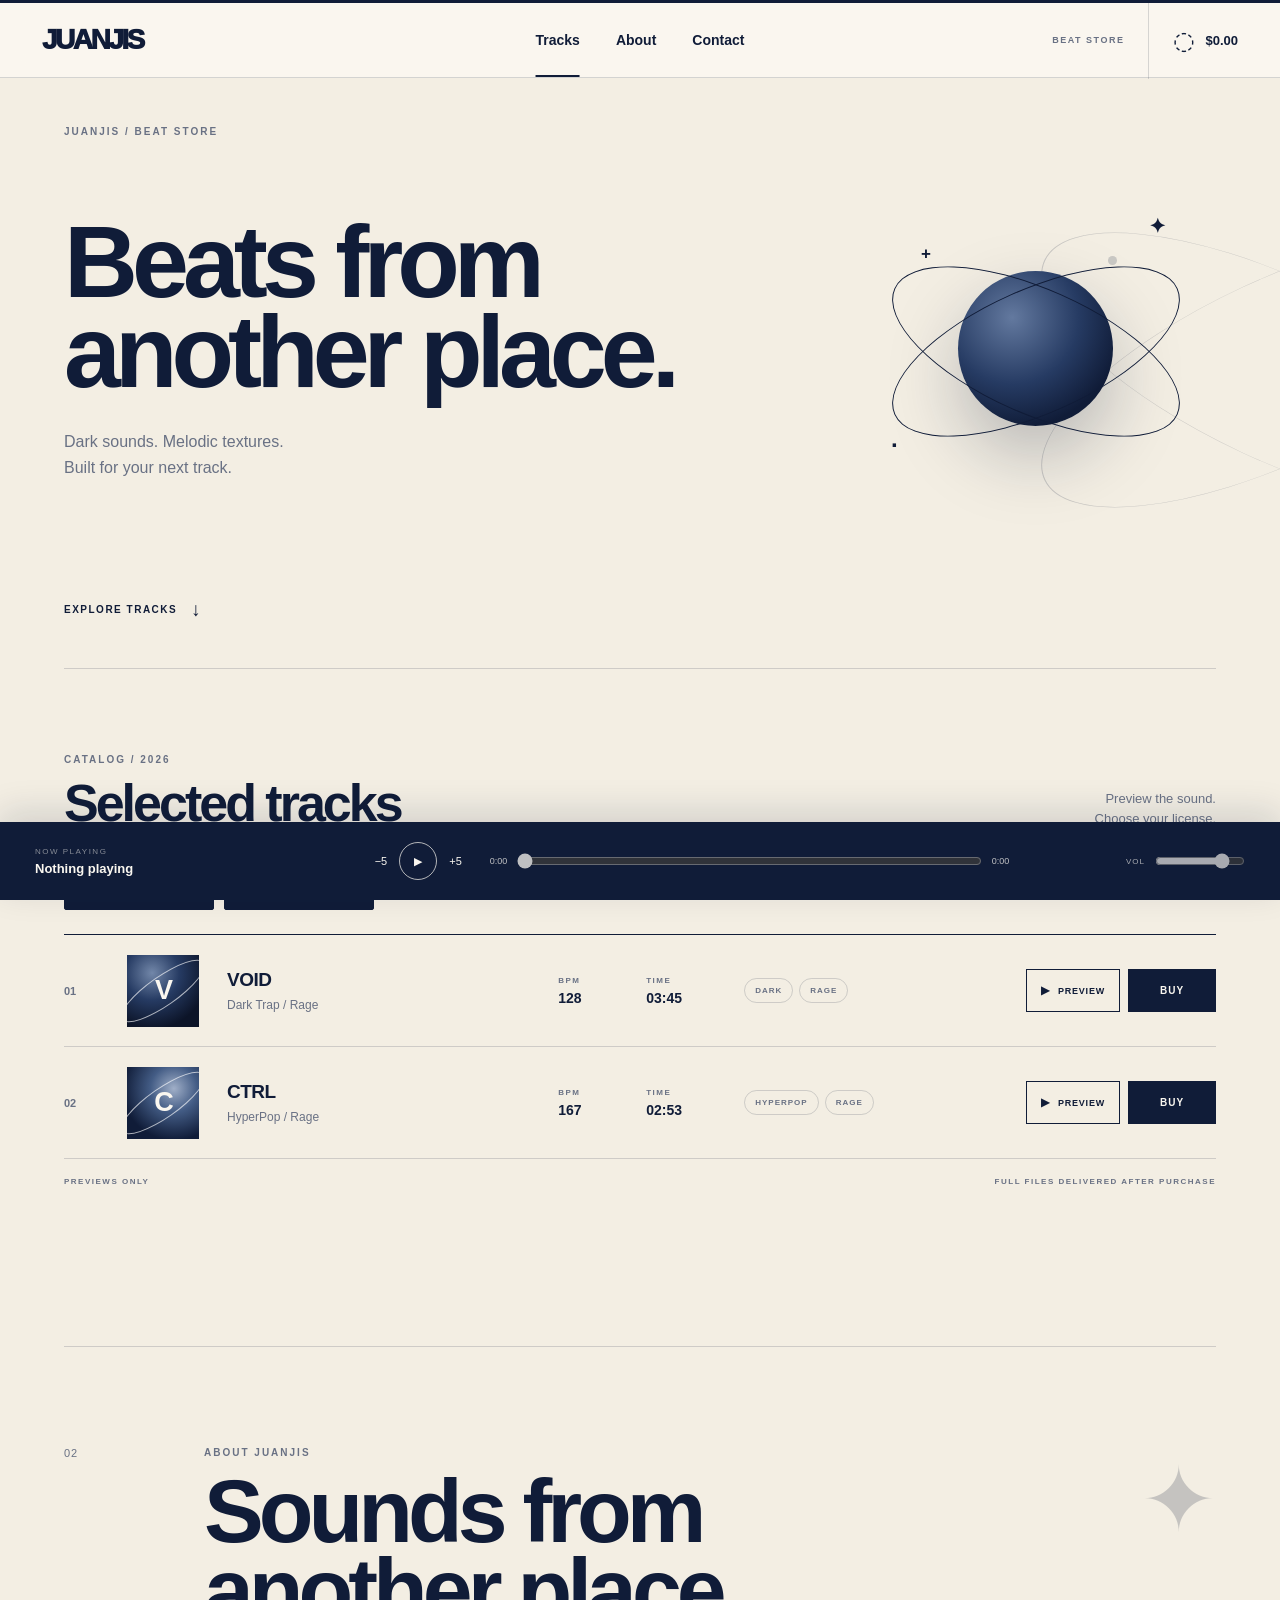
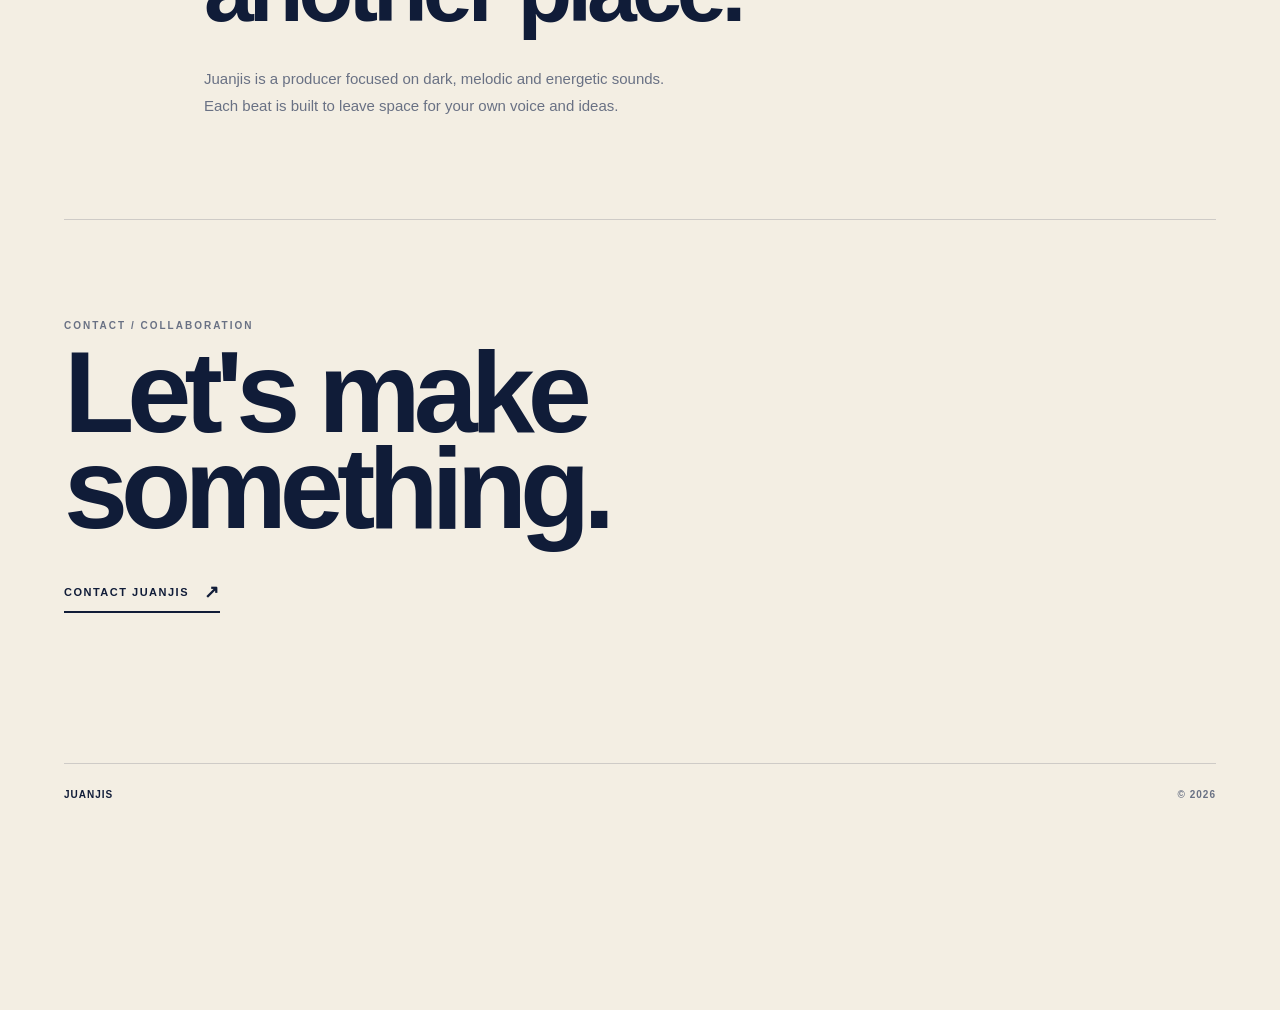
==== commit 0c1ea3bf: "Update index.html" ====
--- a/index.html
+++ b/index.html
@@ -12,6 +12,22 @@
 
   <title>JUANJIS — Beat Store</title>
 
+
+  <!-- ==============================
+       FAVICON / LOGO
+  =============================== -->
+
+  <link
+    rel="icon"
+    type="image/jpeg"
+    href="Juanjis_150x150.jpg"
+  >
+
+
+  <!-- ==============================
+       STYLESHEET
+  =============================== -->
+
   <link
     rel="stylesheet"
     href="style.css"
@@ -28,17 +44,23 @@
   =============================== -->
 
   <div class="orbital-decoration">
+
     <div class="orbit orbit-one"></div>
+
     <div class="orbit orbit-two"></div>
+
     <div class="orbit-dot"></div>
+
   </div>
 
 
+
   <!-- ==============================
        NAVBAR
   =============================== -->
 
   <header class="navbar">
+
 
     <a
       href="#"
@@ -74,9 +96,15 @@
         BEAT STORE
       </span>
 
+
       <div class="nav-cart">
+
         <span>◌</span>
-        <strong>$0.00</strong>
+
+        <strong>
+          $0.00
+        </strong>
+
       </div>
 
     </div>
@@ -90,6 +118,7 @@
   =============================== -->
 
   <section class="hero">
+
 
     <div class="hero-small">
       JUANJIS / BEAT STORE
@@ -97,6 +126,7 @@
 
 
     <div class="hero-main">
+
 
       <div>
 
@@ -105,6 +135,7 @@
           another place.
         </h1>
 
+
         <p>
           Dark sounds. Melodic textures.<br>
           Built for your next track.
@@ -121,9 +152,18 @@
 
         <div class="hero-ring ring-two"></div>
 
-        <span class="hero-star star-one">✦</span>
-        <span class="hero-star star-two">·</span>
-        <span class="hero-star star-three">+</span>
+
+        <span class="hero-star star-one">
+          ✦
+        </span>
+
+        <span class="hero-star star-two">
+          ·
+        </span>
+
+        <span class="hero-star star-three">
+          +
+        </span>
 
       </div>
 
@@ -134,8 +174,13 @@
       href="#beats"
       class="scroll-link"
     >
+
       EXPLORE TRACKS
-      <span>↓</span>
+
+      <span>
+        ↓
+      </span>
+
     </a>
 
   </section>
@@ -155,12 +200,14 @@
       <!-- CATALOG HEADER -->
 
       <div class="catalog-top">
+
 
         <div>
 
           <p class="section-label">
             CATALOG / 2026
           </p>
+
 
           <h2>
             Selected tracks
@@ -178,7 +225,9 @@
 
 
 
-      <!-- FILTER BAR -->
+      <!-- ==============================
+           FILTER BAR
+      =============================== -->
 
       <div class="filter-bar">
 
@@ -242,6 +291,7 @@
       =============================== -->
 
       <div class="track-list">
+
 
 
         <!-- ==========================
@@ -327,15 +377,24 @@
           <div class="track-actions">
 
 
+            <!-- PREVIEW -->
+
             <button
               class="play-button preview-button"
               data-audio="beats/VOID%20(Without%20Producer%20Tag).mp3"
               type="button"
             >
-              <span>▶</span>
+
+              <span>
+                ▶
+              </span>
+
               PREVIEW
+
             </button>
 
+
+            <!-- BUY -->
 
             <button
               type="button"
@@ -437,15 +496,24 @@
           <div class="track-actions">
 
 
+            <!-- PREVIEW -->
+
             <button
               class="play-button preview-button"
               data-audio="beats/CTRL.mp3"
               type="button"
             >
-              <span>▶</span>
+
+              <span>
+                ▶
+              </span>
+
               PREVIEW
+
             </button>
 
+
+            <!-- BUY -->
 
             <button
               type="button"
@@ -466,13 +534,17 @@
       </div>
 
 
-      <!-- CATALOG FOOTER -->
+
+      <!-- ==============================
+           CATALOG FOOTER
+      =============================== -->
 
       <div class="catalog-footer">
 
         <span>
           PREVIEWS ONLY
         </span>
+
 
         <span>
           FULL FILES DELIVERED AFTER PURCHASE
@@ -496,21 +568,25 @@
     class="about-section"
   >
 
+
     <div class="about-number">
       02
     </div>
 
 
     <div class="about-content">
+
 
       <p class="section-label">
         ABOUT JUANJIS
       </p>
+
 
       <h2>
         Sounds from<br>
         another place.
       </h2>
+
 
       <p class="about-text">
         Juanjis is a producer focused on dark,
@@ -519,12 +595,14 @@
         for your own voice and ideas.
       </p>
 
+
     </div>
 
 
     <div class="about-symbol">
       ✦
     </div>
+
 
   </section>
 
@@ -538,6 +616,7 @@
     id="contact"
     class="contact-section"
   >
+
 
     <p class="section-label">
       CONTACT / COLLABORATION
@@ -556,9 +635,15 @@
       target="_blank"
       rel="noopener"
     >
+
       CONTACT JUANJIS
-      <span>↗</span>
+
+      <span>
+        ↗
+      </span>
+
     </a>
+
 
   </section>
 
@@ -577,6 +662,7 @@
         NOW PLAYING
       </span>
 
+
       <strong id="player-title">
         Nothing playing
       </strong>
@@ -586,6 +672,7 @@
 
 
     <div class="player-controls">
+
 
       <button
         id="backward"
@@ -610,11 +697,13 @@
         +5
       </button>
 
+
     </div>
 
 
 
     <div class="progress-container">
+
 
       <span id="current-time">
         0:00
@@ -634,11 +723,13 @@
         0:00
       </span>
 
+
     </div>
 
 
 
     <div class="volume-container">
+
 
       <span>
         VOL
@@ -654,7 +745,9 @@
         value="0.8"
       >
 
-    </div>
+
+    </div>
+
 
   </div>
 
@@ -692,6 +785,11 @@
       </h2>
 
 
+      <!--
+        ESTE TEXTO CAMBIA AUTOMÁTICAMENTE
+        DEPENDIENDO DEL BEAT QUE ELIJAS.
+      -->
+
       <p
         class="modal-beat"
         id="modal-beat"
@@ -704,15 +802,19 @@
       <div class="license-options">
 
 
-        <!-- MP3 -->
+        <!-- ==========================
+             MP3 LEASE
+        =========================== -->
 
         <div class="license-card">
+
 
           <div>
 
             <h3>
               MP3 Lease
             </h3>
+
 
             <p>
               MP3 file · Commercial use
@@ -733,19 +835,24 @@
             SELECT
           </button>
 
+
         </div>
 
 
 
-        <!-- WAV -->
+        <!-- ==========================
+             WAV LEASE
+        =========================== -->
 
         <div class="license-card">
+
 
           <div>
 
             <h3>
               WAV Lease
             </h3>
+
 
             <p>
               WAV file · Commercial use
@@ -766,19 +873,24 @@
             SELECT
           </button>
 
+
         </div>
 
 
 
-        <!-- UNLIMITED -->
+        <!-- ==========================
+             UNLIMITED
+        =========================== -->
 
         <div class="license-card">
+
 
           <div>
 
             <h3>
               Unlimited
             </h3>
+
 
             <p>
               WAV + MP3 · Unlimited use
@@ -799,19 +911,24 @@
             SELECT
           </button>
 
+
         </div>
 
 
 
-        <!-- EXCLUSIVE -->
+        <!-- ==========================
+             EXCLUSIVE
+        =========================== -->
 
         <div class="license-card">
+
 
           <div>
 
             <h3>
               Exclusive
             </h3>
+
 
             <p>
               Exclusive rights · WAV + MP3
@@ -832,12 +949,15 @@
             SELECT
           </button>
 
+
         </div>
 
 
       </div>
 
-    </div>
+
+    </div>
+
 
   </div>
 
@@ -848,21 +968,29 @@
   =============================== -->
 
   <footer>
+
 
     <div>
       JUANJIS
     </div>
+
 
     <span>
       © 2026
     </span>
 
+
   </footer>
 
 
 
+  <!-- ==============================
+       JAVASCRIPT
+  =============================== -->
+
   <script src="script.js"></script>
 
+
 </body>
 
 </html>
--- a/style.css
+++ b/style.css
@@ -1,6 +1,32 @@
 /* =========================================
-   JUANJIS BEAT STORE
-   ========================================= */
+   JUANJIS
+   ORIGINAL BEAT STORE DESIGN
+   ========================================= */
+
+
+/* =========================================
+   VARIABLES
+   ========================================= */
+
+:root {
+
+  --cream: #f3eee3;
+
+  --cream-light: #faf7f0;
+
+  --cream-dark: #e7dfd0;
+
+  --navy: #101c38;
+
+  --navy-light: #263b63;
+
+  --muted: #697184;
+
+  --line: rgba(16, 28, 56, 0.16);
+
+  --white: #fffdf8;
+
+}
 
 
 /* =========================================
@@ -8,22 +34,28 @@
    ========================================= */
 
 * {
+
   box-sizing: border-box;
+
   margin: 0;
+
   padding: 0;
+
 }
 
 
 html {
+
   scroll-behavior: smooth;
+
 }
 
 
 body {
 
-  background: #f4efe5;
-
-  color: #101c38;
+  background: var(--cream);
+
+  color: var(--navy);
 
   font-family:
     Arial,
@@ -32,26 +64,112 @@
 
   min-height: 100vh;
 
-  padding-bottom: 110px;
+  padding-bottom: 95px;
+
+  overflow-x: hidden;
+
+}
+
+
+a {
+
+  color: inherit;
+
+  text-decoration: none;
 
 }
 
 
 button,
-input,
-select {
+select,
+input {
+
   font-family: inherit;
+
 }
 
 
 button {
+
   cursor: pointer;
-}
-
-
-a {
-  color: inherit;
-  text-decoration: none;
+
+}
+
+
+/* =========================================
+   DECORATIVE BACKGROUND
+   ========================================= */
+
+.orbital-decoration {
+
+  position: fixed;
+
+  width: 520px;
+
+  height: 520px;
+
+  right: -260px;
+
+  top: 110px;
+
+  pointer-events: none;
+
+  opacity: 0.18;
+
+  z-index: -1;
+
+}
+
+
+.orbit {
+
+  position: absolute;
+
+  inset: 0;
+
+  border: 1px solid var(--navy);
+
+  border-radius: 50%;
+
+  transform: rotate(-25deg);
+
+}
+
+
+.orbit-one {
+
+  transform:
+    rotate(-25deg)
+    scaleY(0.35);
+
+}
+
+
+.orbit-two {
+
+  transform:
+    rotate(25deg)
+    scaleY(0.35);
+
+}
+
+
+.orbit-dot {
+
+  position: absolute;
+
+  width: 9px;
+
+  height: 9px;
+
+  background: var(--navy);
+
+  border-radius: 50%;
+
+  top: 28%;
+
+  left: 17%;
+
 }
 
 
@@ -61,19 +179,21 @@
 
 .navbar {
 
-  height: 82px;
-
-  background: #f8f5ee;
-
-  border-top: 3px solid #101c38;
-
-  border-bottom: 1px solid rgba(16, 28, 56, 0.15);
+  height: 78px;
+
+  padding: 0 42px;
 
   display: flex;
 
   align-items: center;
 
-  padding: 0 42px;
+  border-top: 3px solid var(--navy);
+
+  border-bottom: 1px solid var(--line);
+
+  background: rgba(250, 247, 240, 0.94);
+
+  backdrop-filter: blur(12px);
 
   position: sticky;
 
@@ -88,18 +208,23 @@
 
 .logo {
 
-  font-size: 27px;
-
-  font-weight: 900;
-
-  letter-spacing: -2px;
-
-  color: #101c38;
-
-}
-
-
-/* NAV */
+  font-size: 28px;
+
+  font-weight: 950;
+
+  letter-spacing: -2.5px;
+
+}
+
+
+.logo:hover {
+
+  opacity: 0.65;
+
+}
+
+
+/* NAVIGATION */
 
 .main-nav {
 
@@ -113,7 +238,7 @@
 
   align-items: center;
 
-  gap: 38px;
+  gap: 36px;
 
   height: 100%;
 
@@ -122,19 +247,17 @@
 
 .main-nav a {
 
+  position: relative;
+
   height: 100%;
 
   display: flex;
 
   align-items: center;
 
-  position: relative;
-
-  font-size: 15px;
-
-  font-weight: 600;
-
-  color: #101c38;
+  font-size: 14px;
+
+  font-weight: 700;
 
 }
 
@@ -145,17 +268,17 @@
 
   position: absolute;
 
+  height: 2px;
+
+  width: 0;
+
   bottom: 0;
 
   left: 0;
 
-  width: 0;
-
-  height: 2px;
-
-  background: #101c38;
-
-  transition: width 0.2s ease;
+  background: var(--navy);
+
+  transition: width 0.25s ease;
 
 }
 
@@ -168,7 +291,7 @@
 }
 
 
-/* RIGHT */
+/* RIGHT NAV */
 
 .nav-right {
 
@@ -183,26 +306,26 @@
 }
 
 
-.search-icon {
-
-  background: none;
-
-  border: none;
-
-  color: #101c38;
-
-  font-size: 29px;
-
-  line-height: 1;
-
-  transform: rotate(-20deg);
+.nav-status {
+
+  font-size: 9px;
+
+  letter-spacing: 1.5px;
+
+  color: var(--muted);
+
+  font-weight: 800;
 
 }
 
 
 .nav-cart {
 
-  height: 82px;
+  height: 78px;
+
+  padding-left: 24px;
+
+  border-left: 1px solid var(--line);
 
   display: flex;
 
@@ -210,135 +333,486 @@
 
   gap: 10px;
 
-  padding-left: 24px;
-
-  border-left: 1px solid rgba(16, 28, 56, 0.15);
-
-  font-size: 14px;
-
-}
-
-
-.bag-icon {
-
-  font-size: 22px;
-
-}
-
-
-/* =========================================
-   TRACKS SECTION
-   ========================================= */
-
-.tracks-section {
-
-  width: min(1120px, 90%);
+  font-size: 13px;
+
+}
+
+
+.nav-cart span {
+
+  font-size: 25px;
+
+}
+
+
+/* =========================================
+   HERO
+   ========================================= */
+
+.hero {
+
+  width: min(1180px, 90%);
 
   margin: 0 auto;
 
-  padding-top: 48px;
-
-}
-
-
-.tracks-section > h1 {
-
-  text-align: center;
-
-  font-size: 50px;
-
-  letter-spacing: -2px;
-
-  margin-bottom: 50px;
-
-  color: #101c38;
-
-}
-
-
-/* =========================================
-   FILTERS
-   ========================================= */
-
-.filters {
+  min-height: 590px;
+
+  display: flex;
+
+  flex-direction: column;
+
+  justify-content: center;
+
+  position: relative;
+
+}
+
+
+.hero-small {
+
+  font-size: 10px;
+
+  letter-spacing: 2px;
+
+  font-weight: 800;
+
+  color: var(--muted);
+
+  margin-bottom: 32px;
+
+}
+
+
+.hero-main {
 
   display: grid;
 
-  grid-template-columns:
-    repeat(5, 1fr);
+  grid-template-columns: 1.2fr 0.8fr;
+
+  align-items: center;
+
+}
+
+
+.hero h1 {
+
+  font-size: clamp(60px, 8vw, 110px);
+
+  line-height: 0.88;
+
+  letter-spacing: -6px;
+
+  font-weight: 900;
+
+  max-width: 800px;
+
+}
+
+
+.hero p {
+
+  margin-top: 32px;
+
+  font-size: 16px;
+
+  line-height: 1.6;
+
+  color: var(--muted);
+
+}
+
+
+.scroll-link {
+
+  display: flex;
+
+  align-items: center;
 
   gap: 14px;
 
-  margin-bottom: 28px;
-
-}
-
-
-.filters select {
+  margin-top: 70px;
+
+  font-size: 10px;
+
+  letter-spacing: 1.5px;
+
+  font-weight: 900;
+
+  width: max-content;
+
+}
+
+
+.scroll-link span {
+
+  font-size: 19px;
+
+  transition: transform 0.2s ease;
+
+}
+
+
+.scroll-link:hover span {
+
+  transform: translateY(4px);
+
+}
+
+
+/* =========================================
+   HERO ORBIT
+   ========================================= */
+
+.hero-orbit {
+
+  width: 360px;
+
+  height: 360px;
+
+  position: relative;
+
+  margin-left: auto;
+
+}
+
+
+.hero-circle {
+
+  position: absolute;
+
+  width: 155px;
+
+  height: 155px;
+
+  border-radius: 50%;
+
+  background:
+    radial-gradient(
+      circle at 35% 30%,
+      #63799f,
+      #263b63 45%,
+      #101c38 75%
+    );
+
+  top: 102px;
+
+  left: 102px;
+
+  box-shadow:
+    0 30px 70px
+    rgba(16, 28, 56, 0.25);
+
+}
+
+
+.hero-ring {
+
+  position: absolute;
+
+  width: 310px;
+
+  height: 125px;
+
+  border: 1px solid var(--navy);
+
+  border-radius: 50%;
+
+  left: 25px;
+
+  top: 120px;
+
+}
+
+
+.ring-one {
+
+  transform: rotate(24deg);
+
+}
+
+
+.ring-two {
+
+  transform: rotate(-24deg);
+
+}
+
+
+.hero-star {
+
+  position: absolute;
+
+  font-weight: 900;
+
+}
+
+
+.star-one {
+
+  top: 45px;
+
+  right: 50px;
+
+  font-size: 20px;
+
+}
+
+
+.star-two {
+
+  bottom: 70px;
+
+  left: 35px;
+
+  font-size: 24px;
+
+}
+
+
+.star-three {
+
+  top: 75px;
+
+  left: 65px;
+
+  font-size: 17px;
+
+}
+
+
+/* =========================================
+   CATALOG
+   ========================================= */
+
+.catalog {
+
+  width: min(1180px, 90%);
+
+  margin: 0 auto;
+
+  padding: 85px 0 50px;
+
+  border-top: 1px solid var(--line);
+
+}
+
+
+.catalog-top {
+
+  display: flex;
+
+  align-items: flex-end;
+
+  justify-content: space-between;
+
+  margin-bottom: 42px;
+
+}
+
+
+.section-label {
+
+  font-size: 10px;
+
+  letter-spacing: 2px;
+
+  font-weight: 900;
+
+  color: var(--muted);
+
+  margin-bottom: 14px;
+
+}
+
+
+.catalog h2 {
+
+  font-size: 52px;
+
+  letter-spacing: -3px;
+
+  line-height: 0.95;
+
+}
+
+
+.catalog-description {
+
+  color: var(--muted);
+
+  font-size: 13px;
+
+  line-height: 1.5;
+
+  text-align: right;
+
+}
+
+
+/* =========================================
+   FILTER BAR
+   ========================================= */
+
+.filter-bar {
+
+  display: flex;
+
+  align-items: center;
+
+  gap: 10px;
+
+  margin-bottom: 24px;
+
+}
+
+
+.filter-bar select {
 
   appearance: none;
 
-  background-color: #101c38;
-
-  color: #f8f5ee;
-
-  border: none;
-
-  border-radius: 3px;
-
-  padding: 17px 38px 17px 17px;
-
-  font-size: 14px;
-
-  font-weight: 700;
-
-  cursor: pointer;
+  border: 1px solid var(--navy);
+
+  background: var(--navy);
+
+  color: var(--cream-light);
+
+  min-width: 150px;
+
+  padding: 13px 35px 13px 15px;
+
+  font-size: 11px;
+
+  font-weight: 800;
+
+  border-radius: 2px;
 
   background-image:
     linear-gradient(
       45deg,
       transparent 50%,
-      #f8f5ee 50%
+      var(--cream-light) 50%
     ),
     linear-gradient(
       135deg,
-      #f8f5ee 50%,
+      var(--cream-light) 50%,
       transparent 50%
     );
 
   background-position:
-    calc(100% - 18px) 50%,
-    calc(100% - 13px) 50%;
+    calc(100% - 17px) 50%,
+    calc(100% - 12px) 50%;
 
   background-size:
-    6px 6px,
-    6px 6px;
+    5px 5px,
+    5px 5px;
 
   background-repeat: no-repeat;
 
 }
 
 
-.filters select:focus {
-
-  outline: 2px solid #6e83ad;
-
-}
-
-
-/* =========================================
-   SEARCH
-   ========================================= */
-
-.search-box {
-
-  height: 62px;
-
-  background: #fbf9f4;
-
-  box-shadow:
-    0 7px 22px
-    rgba(16, 28, 56, 0.07);
+.filter-bar select:focus {
+
+  outline: none;
+
+}
+
+
+.catalog-count {
+
+  margin-left: auto;
+
+  font-size: 10px;
+
+  letter-spacing: 1.5px;
+
+  font-weight: 900;
+
+  color: var(--muted);
+
+}
+
+
+/* =========================================
+   TRACK LIST
+   ========================================= */
+
+.track-list {
+
+  border-top: 1px solid var(--navy);
+
+}
+
+
+/* =========================================
+   TRACK ROW
+   ========================================= */
+
+.track-row {
+
+  min-height: 112px;
+
+  display: grid;
+
+  grid-template-columns:
+    45px
+    82px
+    minmax(190px, 1.5fr)
+    70px
+    80px
+    minmax(145px, 1fr)
+    245px;
+
+  align-items: center;
+
+  gap: 18px;
+
+  border-bottom: 1px solid var(--line);
+
+  transition:
+    background 0.25s ease,
+    padding 0.25s ease;
+
+}
+
+
+.track-row:hover {
+
+  background: rgba(255,255,255,0.38);
+
+  padding-left: 8px;
+
+  padding-right: 8px;
+
+}
+
+
+/* NUMBER */
+
+.track-index {
+
+  font-size: 11px;
+
+  font-weight: 900;
+
+  color: var(--muted);
+
+}
+
+
+/* =========================================
+   TRACK ART
+   ========================================= */
+
+.track-art {
+
+  width: 72px;
+
+  height: 72px;
+
+  position: relative;
+
+  overflow: hidden;
 
   display: flex;
 
@@ -346,106 +820,249 @@
 
   justify-content: center;
 
-  gap: 20px;
-
-  margin-bottom: 45px;
-
-}
-
-
-.search-symbol {
-
-  font-size: 34px;
-
-  line-height: 1;
-
-  transform: rotate(-20deg);
-
-}
-
-
-.search-box input {
-
-  width: 390px;
-
-  max-width: 70%;
-
-  border: none;
-
-  outline: none;
+  color: var(--cream-light);
+
+}
+
+
+.void-art {
+
+  background:
+    radial-gradient(
+      circle at 35% 25%,
+      #7287a9,
+      #263b63 38%,
+      #0c1428 78%
+    );
+
+}
+
+
+.ctrl-art {
+
+  background:
+    radial-gradient(
+      circle at 65% 30%,
+      #a0afc8,
+      #435c85 34%,
+      #101c38 75%
+    );
+
+}
+
+
+.art-letter {
+
+  position: relative;
+
+  z-index: 2;
+
+  font-size: 27px;
+
+  font-weight: 900;
+
+  letter-spacing: -2px;
+
+}
+
+
+.art-orbit {
+
+  position: absolute;
+
+  width: 100px;
+
+  height: 30px;
+
+  border: 1px solid rgba(255,255,255,0.65);
+
+  border-radius: 50%;
+
+  transform: rotate(-35deg);
+
+}
+
+
+/* =========================================
+   TRACK INFO
+   ========================================= */
+
+.track-info h3 {
+
+  font-size: 19px;
+
+  letter-spacing: -0.5px;
+
+  margin-bottom: 7px;
+
+}
+
+
+.track-info p {
+
+  color: var(--muted);
+
+  font-size: 12px;
+
+}
+
+
+/* =========================================
+   TRACK META
+   ========================================= */
+
+.track-meta {
+
+  display: flex;
+
+  flex-direction: column;
+
+  gap: 5px;
+
+}
+
+
+.meta-label {
+
+  color: var(--muted);
+
+  font-size: 8px;
+
+  letter-spacing: 1.5px;
+
+  font-weight: 900;
+
+}
+
+
+.track-meta strong {
+
+  font-size: 14px;
+
+}
+
+
+/* =========================================
+   TAGS
+   ========================================= */
+
+.track-tags {
+
+  display: flex;
+
+  flex-wrap: wrap;
+
+  gap: 6px;
+
+}
+
+
+.track-tags span {
+
+  border: 1px solid var(--line);
+
+  border-radius: 30px;
+
+  padding: 7px 10px;
+
+  font-size: 8px;
+
+  letter-spacing: 1px;
+
+  font-weight: 900;
+
+  color: var(--muted);
+
+}
+
+
+/* =========================================
+   ACTIONS
+   ========================================= */
+
+.track-actions {
+
+  display: flex;
+
+  align-items: center;
+
+  justify-content: flex-end;
+
+  gap: 8px;
+
+}
+
+
+/* PREVIEW */
+
+.preview-button {
+
+  height: 43px;
+
+  padding: 0 14px;
+
+  display: flex;
+
+  align-items: center;
+
+  justify-content: center;
+
+  gap: 8px;
+
+  border: 1px solid var(--navy);
 
   background: transparent;
 
-  color: #101c38;
-
-  font-size: 16px;
-
-  text-align: center;
-
-}
-
-
-.search-box input::placeholder {
-
-  color: #101c38;
-
-  opacity: 1;
-
-}
-
-
-/* =========================================
-   TABLE HEADER
-   ========================================= */
-
-.track-header {
-
-  display: grid;
-
-  grid-template-columns:
-    minmax(380px, 2.7fr)
-    110px
-    80px
-    minmax(180px, 1.2fr)
-    210px;
-
-  align-items: center;
-
-  padding:
-    0 0 15px 0;
-
-  color: #5c6472;
+  color: var(--navy);
+
+  font-size: 9px;
+
+  font-weight: 900;
+
+  letter-spacing: 0.8px;
+
+  transition:
+    background 0.2s ease,
+    color 0.2s ease;
+
+}
+
+
+.preview-button span {
 
   font-size: 11px;
 
-  font-weight: 800;
-
-  letter-spacing: 1.5px;
-
-}
-
-
-/* =========================================
-   TRACK ROW
-   ========================================= */
-
-.track-row {
-
-  min-height: 76px;
-
-  display: grid;
-
-  grid-template-columns:
-    minmax(380px, 2.7fr)
-    110px
-    80px
-    minmax(180px, 1.2fr)
-    210px;
-
-  align-items: center;
-
-  border-bottom: 1px solid
-    rgba(16, 28, 56, 0.16);
+}
+
+
+.preview-button:hover {
+
+  background: var(--navy);
+
+  color: var(--cream-light);
+
+}
+
+
+/* BUY */
+
+.buy-button {
+
+  height: 43px;
+
+  min-width: 88px;
+
+  border: 1px solid var(--navy);
+
+  background: var(--navy);
+
+  color: var(--cream-light);
+
+  font-size: 10px;
+
+  font-weight: 900;
+
+  letter-spacing: 1px;
 
   transition:
     background 0.2s ease,
@@ -454,364 +1071,173 @@
 }
 
 
-.track-row:hover {
-
-  background: rgba(255,255,255,0.35);
-
-}
-
-
-/* =========================================
-   TITLE
-   ========================================= */
-
-.track-title {
+.buy-button:hover {
+
+  background: var(--navy-light);
+
+  transform: translateY(-2px);
+
+}
+
+
+/* =========================================
+   CATALOG FOOTER
+   ========================================= */
+
+.catalog-footer {
 
   display: flex;
 
+  justify-content: space-between;
+
+  padding-top: 18px;
+
+  font-size: 8px;
+
+  letter-spacing: 1.5px;
+
+  font-weight: 900;
+
+  color: var(--muted);
+
+}
+
+
+/* =========================================
+   ABOUT
+   ========================================= */
+
+.about-section {
+
+  width: min(1180px, 90%);
+
+  margin: 110px auto 0;
+
+  padding:
+    100px 0;
+
+  border-top: 1px solid var(--line);
+
+  display: grid;
+
+  grid-template-columns:
+    100px 1fr 250px;
+
+  gap: 40px;
+
+  align-items: start;
+
+}
+
+
+.about-number {
+
+  font-size: 11px;
+
+  letter-spacing: 1px;
+
+  color: var(--muted);
+
+}
+
+
+.about-content h2 {
+
+  font-size: clamp(50px, 7vw, 90px);
+
+  letter-spacing: -5px;
+
+  line-height: 0.88;
+
+  margin-bottom: 35px;
+
+}
+
+
+.about-text {
+
+  max-width: 480px;
+
+  color: var(--muted);
+
+  font-size: 15px;
+
+  line-height: 1.8;
+
+}
+
+
+.about-symbol {
+
+  font-size: 90px;
+
+  text-align: right;
+
+  opacity: 0.2;
+
+}
+
+
+/* =========================================
+   CONTACT
+   ========================================= */
+
+.contact-section {
+
+  width: min(1180px, 90%);
+
+  margin: 0 auto;
+
+  padding:
+    100px 0 150px;
+
+  border-top: 1px solid var(--line);
+
+}
+
+
+.contact-section h2 {
+
+  font-size: clamp(60px, 9vw, 120px);
+
+  line-height: 0.83;
+
+  letter-spacing: -7px;
+
+  margin-bottom: 45px;
+
+}
+
+
+.contact-link {
+
+  display: inline-flex;
+
   align-items: center;
 
-  gap: 18px;
-
-}
-
-
-.track-cover {
-
-  width: 52px;
-
-  height: 52px;
-
-  flex-shrink: 0;
-
-  display: flex;
-
-  align-items: center;
-
-  justify-content: center;
-
-  color: #f8f5ee;
-
-  font-size: 20px;
+  gap: 15px;
+
+  padding-bottom: 8px;
+
+  border-bottom: 2px solid var(--navy);
+
+  font-size: 11px;
 
   font-weight: 900;
 
-  border-radius: 2px;
-
-}
-
-
-/* VOID COVER */
-
-.void-cover {
-
-  background:
-    radial-gradient(
-      circle at 30% 30%,
-      #667a9e,
-      #101c38 58%,
-      #080d19
-    );
-
-}
-
-
-/* CTRL COVER */
-
-.ctrl-cover {
-
-  background:
-    radial-gradient(
-      circle at 65% 35%,
-      #8ea1c2,
-      #263b63 45%,
-      #101c38
-    );
-
-}
-
-
-.title-text h3 {
-
-  font-size: 17px;
-
-  font-weight: 800;
-
-  margin-bottom: 5px;
-
-  color: #101c38;
-
-}
-
-
-.title-text p {
-
-  font-size: 12px;
-
-  color: #697184;
-
-}
-
-
-/* =========================================
-   TIME / BPM
-   ========================================= */
-
-.track-time,
-.track-bpm {
-
-  font-size: 15px;
-
-  color: #101c38;
-
-}
-
-
-.track-bpm {
-
-  font-weight: 600;
-
-}
-
-
-/* =========================================
-   TAGS
-   ========================================= */
-
-.track-tags {
-
-  display: flex;
-
-  align-items: center;
-
-  gap: 8px;
-
-  overflow: hidden;
-
-}
-
-
-.track-tags span {
-
-  background: #6f7480;
-
-  color: #ffffff;
-
-  border-radius: 20px;
-
-  padding: 10px 15px;
-
-  font-size: 12px;
-
-  white-space: nowrap;
-
-  max-width: 105px;
-
-  overflow: hidden;
-
-  text-overflow: ellipsis;
-
-}
-
-
-/* =========================================
-   ACTIONS
-   ========================================= */
-
-.track-actions {
-
-  display: flex;
-
-  align-items: center;
-
-  justify-content: flex-end;
-
-  gap: 9px;
-
-}
-
-
-/* PLAY / DOWNLOAD */
-
-.action-button {
-
-  width: 48px;
-
-  height: 48px;
-
-  border: none;
-
-  background: #6b7079;
-
-  color: #ffffff;
-
-  display: flex;
-
-  align-items: center;
-
-  justify-content: center;
-
-  font-size: 21px;
-
-  transition:
-    background 0.2s ease,
-    transform 0.2s ease;
-
-}
-
-
-.action-button:hover {
-
-  background: #101c38;
-
-  transform: translateY(-1px);
-
-}
-
-
-/* BUY */
-
-.buy-button {
-
-  height: 48px;
-
-  min-width: 112px;
-
-  padding: 0 18px;
-
-  border: none;
-
-  border-radius: 3px;
-
-  background: #101c38;
-
-  color: #f8f5ee;
-
-  font-size: 14px;
-
-  font-weight: 800;
-
-  letter-spacing: 0.5px;
-
-  transition:
-    background 0.2s ease,
-    transform 0.2s ease;
-
-}
-
-
-.buy-button:hover {
-
-  background: #263b63;
-
-  transform: translateY(-1px);
-
-}
-
-
-/* =========================================
-   ABOUT
-   ========================================= */
-
-.about-section {
-
-  width: min(1120px, 90%);
-
-  margin: 150px auto 0;
-
-  padding:
-    90px 0;
-
-  border-top: 1px solid
-    rgba(16, 28, 56, 0.15);
-
-}
-
-
-.section-label {
-
-  font-size: 11px;
-
-  letter-spacing: 2px;
-
-  font-weight: 800;
-
-  color: #697184;
-
-  margin-bottom: 25px;
-
-}
-
-
-.about-section h2,
-.contact-section h2 {
-
-  font-size: clamp(42px, 6vw, 76px);
-
-  line-height: 0.95;
-
-  letter-spacing: -3px;
-
-  color: #101c38;
-
-  margin-bottom: 28px;
-
-}
-
-
-.about-section p {
-
-  max-width: 520px;
-
-  color: #697184;
-
-  line-height: 1.7;
-
-  font-size: 15px;
-
-}
-
-
-/* =========================================
-   CONTACT
-   ========================================= */
-
-.contact-section {
-
-  width: min(1120px, 90%);
-
-  margin: 0 auto;
-
-  padding:
-    90px 0 160px;
-
-  border-top: 1px solid
-    rgba(16, 28, 56, 0.15);
-
-}
-
-
-.contact-section a {
-
-  display: inline-block;
-
-  color: #101c38;
-
-  font-size: 17px;
-
-  font-weight: 700;
-
-  border-bottom: 2px solid #101c38;
-
-  padding-bottom: 5px;
-
-  transition:
-    opacity 0.2s ease;
-
-}
-
-
-.contact-section a:hover {
+  letter-spacing: 1.5px;
+
+}
+
+
+.contact-link span {
+
+  font-size: 18px;
+
+}
+
+
+.contact-link:hover {
 
   opacity: 0.6;
 
@@ -826,27 +1252,27 @@
 
   position: fixed;
 
+  bottom: 0;
+
   left: 0;
 
   right: 0;
 
-  bottom: 0;
-
   height: 78px;
 
-  background: #101c38;
-
-  color: #f8f5ee;
-
-  z-index: 200;
+  background: var(--navy);
+
+  color: var(--cream-light);
+
+  z-index: 300;
 
   display: grid;
 
   grid-template-columns:
-    1.3fr
+    1.2fr
     auto
     2fr
-    1fr;
+    0.8fr;
 
   align-items: center;
 
@@ -855,11 +1281,13 @@
   padding: 0 35px;
 
   box-shadow:
-    0 -8px 25px
-    rgba(16, 28, 56, 0.12);
-
-}
-
+    0 -10px 35px
+    rgba(16,28,56,0.14);
+
+}
+
+
+/* PLAYER INFO */
 
 .player-info {
 
@@ -869,272 +1297,272 @@
 
   gap: 5px;
 
-  min-width: 150px;
-
 }
 
 
 .player-info span {
 
+  font-size: 8px;
+
+  letter-spacing: 1.5px;
+
+  opacity: 0.5;
+
+}
+
+
+.player-info strong {
+
+  font-size: 13px;
+
+}
+
+
+/* PLAYER CONTROLS */
+
+.player-controls {
+
+  display: flex;
+
+  align-items: center;
+
+  gap: 12px;
+
+}
+
+
+.player-controls button {
+
+  border: none;
+
+  background: transparent;
+
+  color: var(--cream-light);
+
+  font-size: 11px;
+
+}
+
+
+#main-play {
+
+  width: 38px;
+
+  height: 38px;
+
+  border: 1px solid
+    rgba(250,247,240,0.7);
+
+  border-radius: 50%;
+
+  display: flex;
+
+  align-items: center;
+
+  justify-content: center;
+
+}
+
+
+/* PROGRESS */
+
+.progress-container {
+
+  display: flex;
+
+  align-items: center;
+
+  gap: 10px;
+
   font-size: 9px;
 
-  letter-spacing: 1.5px;
-
-  opacity: 0.55;
-
-}
-
-
-.player-info strong {
-
-  font-size: 14px;
-
-}
-
-
-/* CONTROLS */
-
-.player-controls {
+  opacity: 0.75;
+
+}
+
+
+#progress {
+
+  width: 100%;
+
+  accent-color: var(--cream-light);
+
+}
+
+
+/* VOLUME */
+
+.volume-container {
 
   display: flex;
 
   align-items: center;
 
-  gap: 13px;
-
-}
-
-
-.player-controls button {
-
-  background: transparent;
-
-  color: #f8f5ee;
+  justify-content: flex-end;
+
+  gap: 10px;
+
+  font-size: 8px;
+
+  letter-spacing: 1px;
+
+  opacity: 0.65;
+
+}
+
+
+#volume {
+
+  width: 90px;
+
+  accent-color: var(--cream-light);
+
+}
+
+
+/* =========================================
+   LICENSE MODAL
+   ========================================= */
+
+.license-modal {
+
+  position: fixed;
+
+  inset: 0;
+
+  z-index: 1000;
+
+  display: none;
+
+  align-items: center;
+
+  justify-content: center;
+
+  padding: 20px;
+
+  background:
+    rgba(7,13,25,0.72);
+
+  backdrop-filter: blur(10px);
+
+}
+
+
+.license-modal.active {
+
+  display: flex;
+
+}
+
+
+.license-box {
+
+  width: min(650px, 100%);
+
+  max-height: 90vh;
+
+  overflow-y: auto;
+
+  background: var(--cream-light);
+
+  color: var(--navy);
+
+  padding: 48px;
+
+  position: relative;
+
+  box-shadow:
+    0 30px 100px
+    rgba(0,0,0,0.3);
+
+}
+
+
+.close-license {
+
+  position: absolute;
+
+  right: 20px;
+
+  top: 18px;
 
   border: none;
 
-  font-size: 13px;
-
-}
-
-
-#main-play {
-
-  width: 40px;
-
-  height: 40px;
-
-  border-radius: 50%;
-
-  border: 1px solid
-    rgba(248,245,238,0.7);
+  background: none;
+
+  color: var(--navy);
+
+  font-size: 31px;
+
+  line-height: 1;
+
+}
+
+
+.modal-label {
+
+  color: var(--muted);
+
+  font-size: 9px;
+
+  font-weight: 900;
+
+  letter-spacing: 2px;
+
+  margin-bottom: 17px;
+
+}
+
+
+.license-box h2 {
+
+  font-size: 39px;
+
+  letter-spacing: -2px;
+
+  margin-bottom: 12px;
+
+}
+
+
+.modal-beat {
+
+  color: var(--muted);
+
+  font-size: 12px;
+
+  margin-bottom: 28px;
+
+}
+
+
+/* LICENSE OPTIONS */
+
+.license-options {
 
   display: flex;
 
+  flex-direction: column;
+
+  gap: 8px;
+
+}
+
+
+.license-card {
+
+  display: grid;
+
+  grid-template-columns:
+    1fr auto auto;
+
   align-items: center;
 
-  justify-content: center;
-
-  font-size: 14px;
-
-}
-
-
-/* PROGRESS */
-
-.progress-container {
-
-  display: flex;
-
-  align-items: center;
-
-  gap: 12px;
-
-  color: #f8f5ee;
-
-  font-size: 10px;
-
-  opacity: 0.85;
-
-}
-
-
-#progress {
-
-  width: 100%;
-
-  accent-color: #f8f5ee;
-
-}
-
-
-/* VOLUME */
-
-.volume-container {
-
-  display: flex;
-
-  align-items: center;
-
-  justify-content: flex-end;
-
-  gap: 10px;
-
-}
-
-
-#volume {
-
-  width: 100px;
-
-  accent-color: #f8f5ee;
-
-}
-
-
-/* =========================================
-   LICENSE MODAL
-   ========================================= */
-
-.license-modal {
-
-  position: fixed;
-
-  inset: 0;
-
-  background:
-    rgba(7, 13, 25, 0.65);
-
-  backdrop-filter: blur(7px);
-
-  display: none;
-
-  align-items: center;
-
-  justify-content: center;
-
-  padding: 20px;
-
-  z-index: 500;
-
-}
-
-
-.license-modal.active {
-
-  display: flex;
-
-}
-
-
-.license-box {
-
-  width: min(620px, 100%);
-
-  max-height: 90vh;
-
-  overflow-y: auto;
-
-  background: #f8f5ee;
-
-  color: #101c38;
-
-  padding: 45px;
-
-  position: relative;
-
-  box-shadow:
-    0 30px 80px
-    rgba(0,0,0,0.25);
-
-}
-
-
-.close-license {
-
-  position: absolute;
-
-  top: 18px;
-
-  right: 22px;
-
-  border: none;
-
-  background: none;
-
-  color: #101c38;
-
-  font-size: 32px;
-
-  line-height: 1;
-
-}
-
-
-.modal-label {
-
-  font-size: 10px;
-
-  font-weight: 800;
-
-  letter-spacing: 2px;
-
-  color: #697184;
-
-  margin-bottom: 15px;
-
-}
-
-
-.license-box h2 {
-
-  font-size: 36px;
-
-  letter-spacing: -1.5px;
-
-  margin-bottom: 12px;
-
-}
-
-
-.modal-beat {
-
-  color: #697184;
-
-  font-size: 13px;
-
-  margin-bottom: 28px;
-
-}
-
-
-/* LICENSE CARDS */
-
-.license-options {
-
-  display: flex;
-
-  flex-direction: column;
-
-  gap: 10px;
-
-}
-
-
-.license-card {
-
-  border: 1px solid
-    rgba(16, 28, 56, 0.16);
-
-  padding: 18px;
-
-  display: grid;
-
-  grid-template-columns: 1fr auto auto;
-
-  align-items: center;
-
   gap: 20px;
+
+  padding: 17px;
+
+  border: 1px solid var(--line);
 
   transition:
     background 0.2s ease,
@@ -1145,16 +1573,16 @@
 
 .license-card:hover {
 
-  background: #f1ecdf;
-
-  border-color: #101c38;
+  background: var(--cream);
+
+  border-color: var(--navy);
 
 }
 
 
 .license-card h3 {
 
-  font-size: 15px;
+  font-size: 14px;
 
   margin-bottom: 5px;
 
@@ -1163,16 +1591,16 @@
 
 .license-card p {
 
-  font-size: 11px;
-
-  color: #697184;
+  color: var(--muted);
+
+  font-size: 10px;
 
 }
 
 
 .license-card strong {
 
-  font-size: 17px;
+  font-size: 16px;
 
 }
 
@@ -1181,24 +1609,24 @@
 
   border: none;
 
-  background: #101c38;
-
-  color: #f8f5ee;
-
-  padding: 11px 17px;
-
-  font-size: 11px;
-
-  font-weight: 800;
-
-  cursor: pointer;
+  background: var(--navy);
+
+  color: var(--cream-light);
+
+  padding: 11px 15px;
+
+  font-size: 9px;
+
+  font-weight: 900;
+
+  letter-spacing: 1px;
 
 }
 
 
 .select-license:hover {
 
-  background: #263b63;
+  background: var(--navy-light);
 
 }
 
@@ -1209,435 +1637,641 @@
 
 footer {
 
-  width: min(1120px, 90%);
+  width: min(1180px, 90%);
 
   margin: 0 auto;
 
-  padding:
-    25px 0 120px;
-
-  border-top: 1px solid
-    rgba(16, 28, 56, 0.15);
-
-  color: #697184;
-
-  font-size: 11px;
-
-}
-
-
-/* =========================================
-   RESPONSIVE
-   ========================================= */
-
-@media (max-width: 1000px) {
-
-
-  .filters {
+  border-top: 1px solid var(--line);
+
+  padding: 25px 0 115px;
+
+  display: flex;
+
+  justify-content: space-between;
+
+  font-size: 10px;
+
+  font-weight: 900;
+
+  letter-spacing: 1px;
+
+}
+
+
+footer span {
+
+  color: var(--muted);
+
+}
+
+
+/* =========================================
+   RESPONSIVE — TABLET
+   ========================================= */
+
+@media (max-width: 1050px) {
+
+
+  .track-row {
 
     grid-template-columns:
-      repeat(3, 1fr);
-
-  }
-
-
-  .track-header {
+      35px
+      70px
+      minmax(160px, 1.5fr)
+      60px
+      70px
+      120px
+      220px;
+
+    gap: 12px;
+
+  }
+
+
+  .track-tags span:nth-child(2) {
+
+    display: none;
+
+  }
+
+
+  .hero-orbit {
+
+    width: 300px;
+
+    height: 300px;
+
+    transform: scale(0.85);
+
+  }
+
+}
+
+
+/* =========================================
+   RESPONSIVE — MOBILE
+   ========================================= */
+
+@media (max-width: 760px) {
+
+
+  body {
+
+    padding-bottom: 100px;
+
+  }
+
+
+  /* NAV */
+
+  .navbar {
+
+    height: 68px;
+
+    padding: 0 18px;
+
+  }
+
+
+  .logo {
+
+    font-size: 23px;
+
+  }
+
+
+  .main-nav {
+
+    position: static;
+
+    transform: none;
+
+    margin-left: auto;
+
+    margin-right: 16px;
+
+    gap: 15px;
+
+  }
+
+
+  .main-nav a {
+
+    font-size: 11px;
+
+  }
+
+
+  .nav-status {
+
+    display: none;
+
+  }
+
+
+  .nav-cart {
+
+    height: 68px;
+
+    padding-left: 13px;
+
+  }
+
+
+  .nav-cart span {
+
+    font-size: 19px;
+
+  }
+
+
+  .nav-cart strong {
+
+    font-size: 11px;
+
+  }
+
+
+  /* HERO */
+
+  .hero {
+
+    min-height: 650px;
+
+    width: 88%;
+
+  }
+
+
+  .hero-main {
+
+    grid-template-columns: 1fr;
+
+  }
+
+
+  .hero h1 {
+
+    font-size: clamp(55px, 16vw, 85px);
+
+    letter-spacing: -5px;
+
+  }
+
+
+  .hero-orbit {
+
+    position: absolute;
+
+    width: 260px;
+
+    height: 260px;
+
+    right: -55px;
+
+    bottom: 80px;
+
+    opacity: 0.75;
+
+    transform: scale(0.7);
+
+  }
+
+
+  .scroll-link {
+
+    margin-top: 55px;
+
+  }
+
+
+  /* CATALOG */
+
+  .catalog {
+
+    width: 88%;
+
+    padding-top: 65px;
+
+  }
+
+
+  .catalog-top {
+
+    display: block;
+
+  }
+
+
+  .catalog h2 {
+
+    font-size: 42px;
+
+  }
+
+
+  .catalog-description {
+
+    text-align: left;
+
+    margin-top: 15px;
+
+  }
+
+
+  .filter-bar {
+
+    flex-wrap: wrap;
+
+  }
+
+
+  .filter-bar select {
+
+    flex: 1;
+
+    min-width: 130px;
+
+  }
+
+
+  .catalog-count {
+
+    width: 100%;
+
+    margin-top: 5px;
+
+  }
+
+
+  /* TRACKS */
+
+  .track-row {
 
     grid-template-columns:
-      minmax(300px, 2fr)
-      80px
-      70px
-      150px
-      190px;
-
-  }
-
-
-  .track-row {
+      30px 58px 1fr;
+
+    gap: 12px;
+
+    padding: 20px 0;
+
+  }
+
+
+  .track-index {
+
+    align-self: start;
+
+    padding-top: 5px;
+
+  }
+
+
+  .track-art {
+
+    width: 58px;
+
+    height: 58px;
+
+  }
+
+
+  .track-info {
+
+    min-width: 0;
+
+  }
+
+
+  .track-info h3 {
+
+    font-size: 17px;
+
+  }
+
+
+  .track-meta {
+
+    grid-column: 2;
+
+  }
+
+
+  .track-meta.duration {
+
+    grid-column: 3;
+
+  }
+
+
+  .track-tags {
+
+    grid-column:
+      2 / -1;
+
+  }
+
+
+  .track-actions {
+
+    grid-column:
+      2 / -1;
+
+    justify-content: flex-start;
+
+  }
+
+
+  .preview-button {
+
+    flex: 1;
+
+  }
+
+
+  .buy-button {
+
+    min-width: 95px;
+
+  }
+
+
+  .catalog-footer {
+
+    display: block;
+
+    line-height: 2;
+
+  }
+
+
+  /* ABOUT */
+
+  .about-section {
+
+    width: 88%;
+
+    grid-template-columns: 1fr;
+
+    gap: 20px;
+
+    padding: 70px 0;
+
+    margin-top: 70px;
+
+  }
+
+
+  .about-content h2 {
+
+    font-size: 55px;
+
+    letter-spacing: -4px;
+
+  }
+
+
+  .about-symbol {
+
+    display: none;
+
+  }
+
+
+  /* CONTACT */
+
+  .contact-section {
+
+    width: 88%;
+
+    padding: 70px 0 110px;
+
+  }
+
+
+  .contact-section h2 {
+
+    font-size: 65px;
+
+    letter-spacing: -5px;
+
+  }
+
+
+  /* PLAYER */
+
+  .player {
+
+    height: 75px;
+
+    padding:
+      0 15px 8px;
 
     grid-template-columns:
-      minmax(300px, 2fr)
-      80px
-      70px
-      150px
-      190px;
-
-  }
-
-
-  .track-tags span:nth-child(2) {
+      1fr auto;
+
+    gap: 10px;
+
+  }
+
+
+  .progress-container {
+
+    position: absolute;
+
+    left: 15px;
+
+    right: 15px;
+
+    bottom: 3px;
+
+  }
+
+
+  .volume-container {
 
     display: none;
 
   }
 
 
-  .player {
+  .player-info {
+
+    min-width: 0;
+
+  }
+
+
+  .player-info strong {
+
+    max-width: 180px;
+
+    white-space: nowrap;
+
+    overflow: hidden;
+
+    text-overflow: ellipsis;
+
+  }
+
+
+  /* MODAL */
+
+  .license-box {
+
+    padding: 35px 20px;
+
+  }
+
+
+  .license-box h2 {
+
+    font-size: 31px;
+
+  }
+
+
+  .license-card {
 
     grid-template-columns:
-      1fr auto 1.5fr;
-
-  }
-
-
-  .volume-container {
-
-    display: none;
-
-  }
-
-}
-
-
-@media (max-width: 760px) {
-
-
-  .navbar {
-
-    height: 70px;
-
-    padding: 0 20px;
-
-  }
-
-
-  .main-nav {
-
-    position: static;
-
-    transform: none;
-
-    margin-left: auto;
-
-    margin-right: 20px;
-
-    gap: 16px;
-
-  }
-
-
-  .main-nav a {
-
-    font-size: 12px;
-
-  }
-
-
-  .search-icon {
-
-    display: none;
-
-  }
-
-
-  .nav-cart {
-
-    height: 70px;
-
-    padding-left: 15px;
-
-  }
-
-
-  .tracks-section {
-
-    width: 92%;
-
-    padding-top: 35px;
-
-  }
-
-
-  .tracks-section > h1 {
-
-    font-size: 40px;
-
-    margin-bottom: 30px;
-
-  }
-
-
-  .filters {
-
-    grid-template-columns:
-      1fr 1fr;
-
-  }
-
-
-  .filters select:last-child {
+      1fr auto;
+
+  }
+
+
+  .license-card strong {
+
+    grid-column: 2;
+
+    grid-row: 1;
+
+  }
+
+
+  .license-card .select-license {
 
     grid-column:
       1 / -1;
 
-  }
-
-
-  .search-box {
-
-    margin-bottom: 30px;
-
-  }
-
-
-  .track-header {
+    width: 100%;
+
+  }
+
+
+}
+
+
+/* =========================================
+   SMALL PHONES
+   ========================================= */
+
+@media (max-width: 480px) {
+
+
+  .main-nav {
+
+    gap: 9px;
+
+  }
+
+
+  .main-nav a {
+
+    font-size: 10px;
+
+  }
+
+
+  .nav-cart {
 
     display: none;
 
   }
 
 
+  .hero {
+
+    min-height: 600px;
+
+  }
+
+
+  .hero h1 {
+
+    font-size: 53px;
+
+  }
+
+
+  .hero-orbit {
+
+    right: -95px;
+
+    bottom: 65px;
+
+  }
+
+
+  .filter-bar select {
+
+    min-width: 100%;
+
+  }
+
+
   .track-row {
 
-    display: grid;
-
     grid-template-columns:
-      1fr auto;
-
-    gap: 15px;
-
-    padding: 16px 0;
-
-  }
-
-
-  .track-title {
-
-    grid-column:
-      1 / -1;
-
-  }
-
-
-  .track-time,
-  .track-bpm {
-
-    font-size: 12px;
-
-  }
-
-
-  .track-tags {
-
-    display: none;
-
-  }
-
-
-  .track-actions {
-
-    justify-content: flex-end;
-
-  }
-
-
-  .action-button {
-
-    width: 40px;
-
-    height: 40px;
+      25px 52px 1fr;
+
+  }
+
+
+  .track-art {
+
+    width: 52px;
+
+    height: 52px;
+
+  }
+
+
+  .track-info h3 {
+
+    font-size: 15px;
+
+  }
+
+
+  .track-info p {
+
+    font-size: 10px;
+
+  }
+
+
+  .track-tags span {
+
+    font-size: 7px;
+
+    padding: 6px 8px;
+
+  }
+
+
+  .preview-button {
+
+    font-size: 8px;
 
   }
 
 
   .buy-button {
 
-    height: 40px;
-
-    min-width: 85px;
-
-  }
-
-
-  .player {
-
-    height: 70px;
-
-    padding: 0 15px;
-
-    grid-template-columns:
-      1fr auto;
-
-    gap: 12px;
-
-  }
-
-
-  .progress-container {
-
-    position: absolute;
-
-    left: 15px;
-
-    right: 15px;
-
-    bottom: 4px;
-
-  }
-
-
-  .player-info {
-
-    min-width: 0;
-
-  }
-
-
-  .player-controls {
-
-    gap: 9px;
-
-  }
-
-
-  .about-section,
-  .contact-section {
-
-    margin-top: 80px;
-
-    padding: 60px 0;
-
-  }
-
-
-  .license-box {
-
-    padding: 32px 20px;
-
-  }
-
-
-  .license-box h2 {
-
-    font-size: 29px;
-
-  }
-
-
-  .license-card {
-
-    grid-template-columns:
-      1fr auto;
-
-  }
-
-
-  .license-card strong {
-
-    grid-column: 2;
-
-    grid-row: 1;
-
-  }
-
-
-  .license-card .select-license {
-
-    grid-column:
-      1 / -1;
-
-    width: 100%;
-
-  }
-
-}
-
-
-@media (max-width: 480px) {
-
-
-  .logo {
-
-    font-size: 22px;
-
-  }
-
-
-  .main-nav {
-
-    gap: 10px;
-
-    margin-right: 10px;
-
-  }
-
-
-  .main-nav a {
-
-    font-size: 11px;
-
-  }
-
-
-  .nav-cart strong {
-
-    font-size: 12px;
-
-  }
-
-
-  .filters {
-
-    grid-template-columns:
-      1fr;
-
-  }
-
-
-  .filters select:last-child {
-
-    grid-column: auto;
-
-  }
-
-
-  .search-box input {
-
-    font-size: 13px;
-
-  }
-
-
-  .track-cover {
-
-    width: 46px;
-
-    height: 46px;
-
-  }
-
-
-  .title-text h3 {
-
-    font-size: 15px;
-
-  }
-
-
-  .track-actions {
-
-    gap: 5px;
-
-  }
-
-
-  .action-button {
-
-    width: 36px;
-
-    height: 36px;
-
-  }
-
-
-  .buy-button {
-
-    min-width: 72px;
-
-    padding: 0 10px;
-
-    font-size: 11px;
-
-  }
-
-}
+    min-width: 78px;
+
+    font-size: 9px;
+
+  }
+
+}
